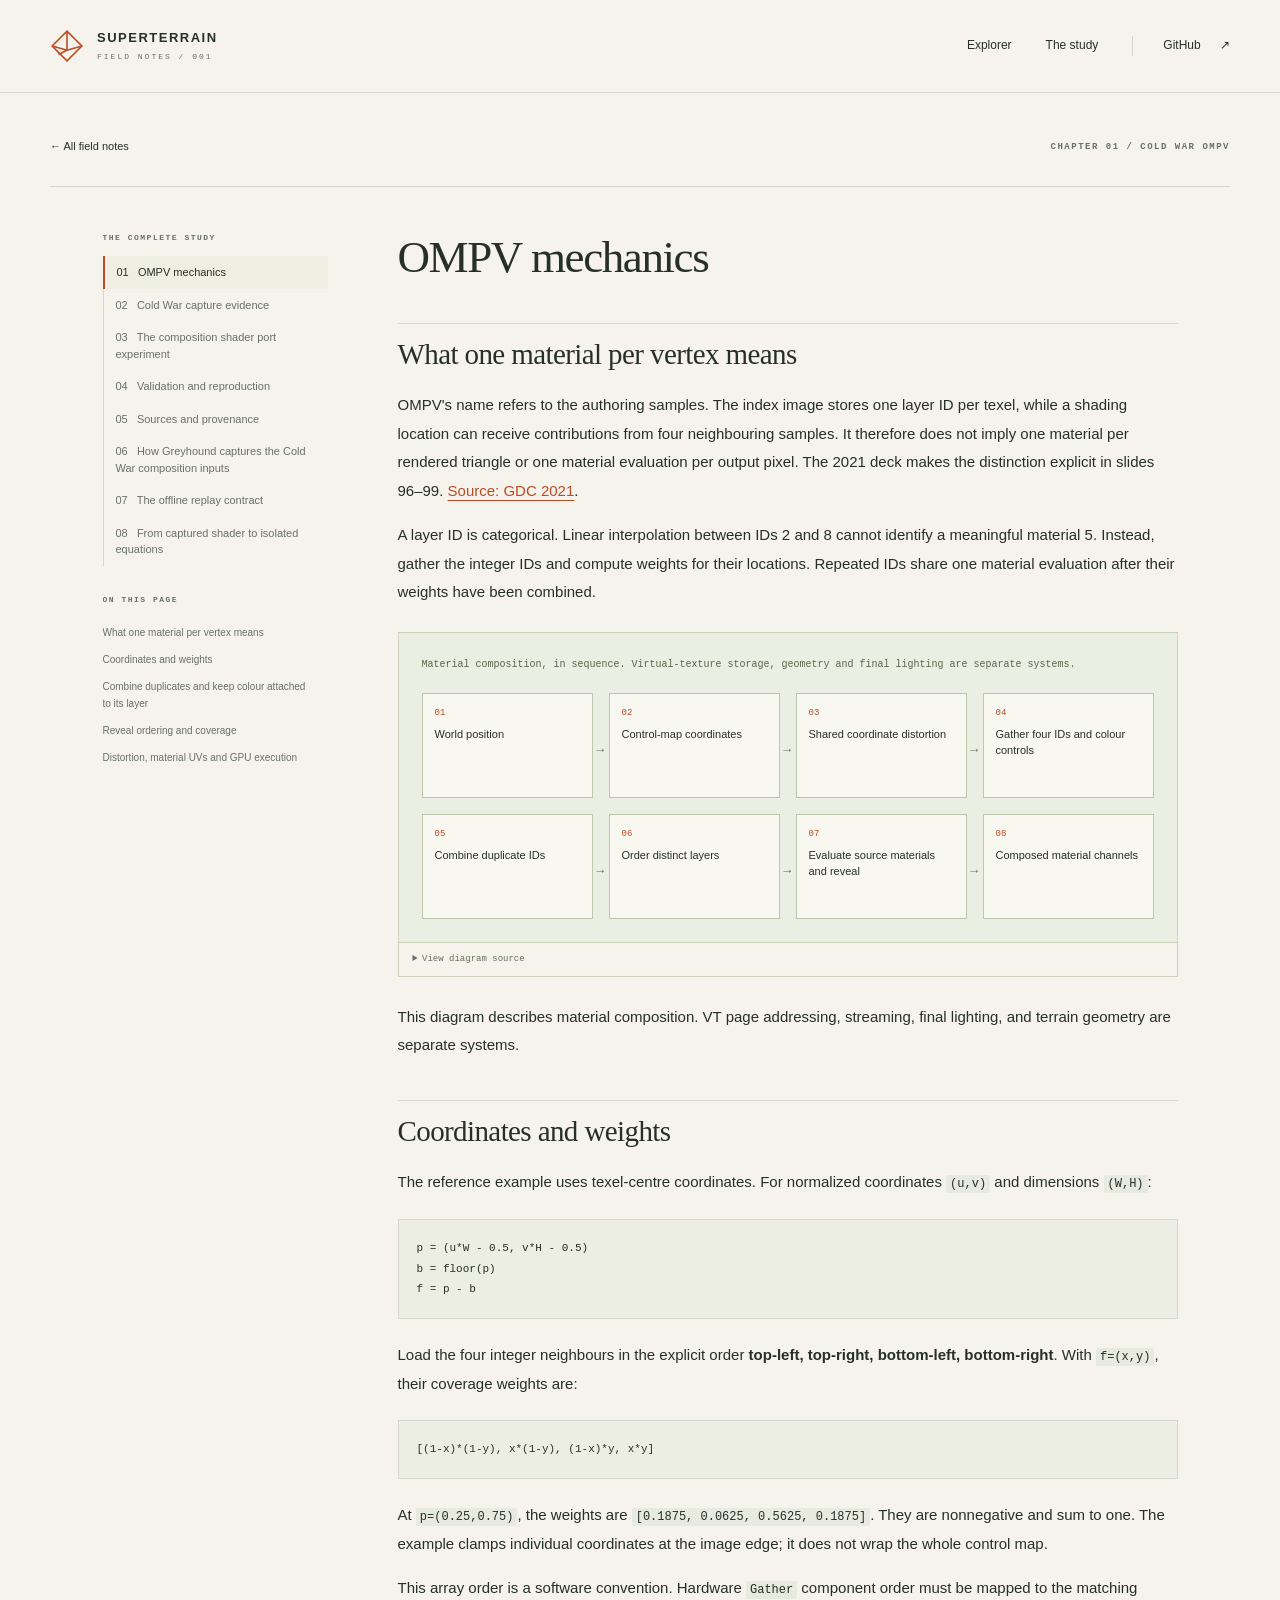
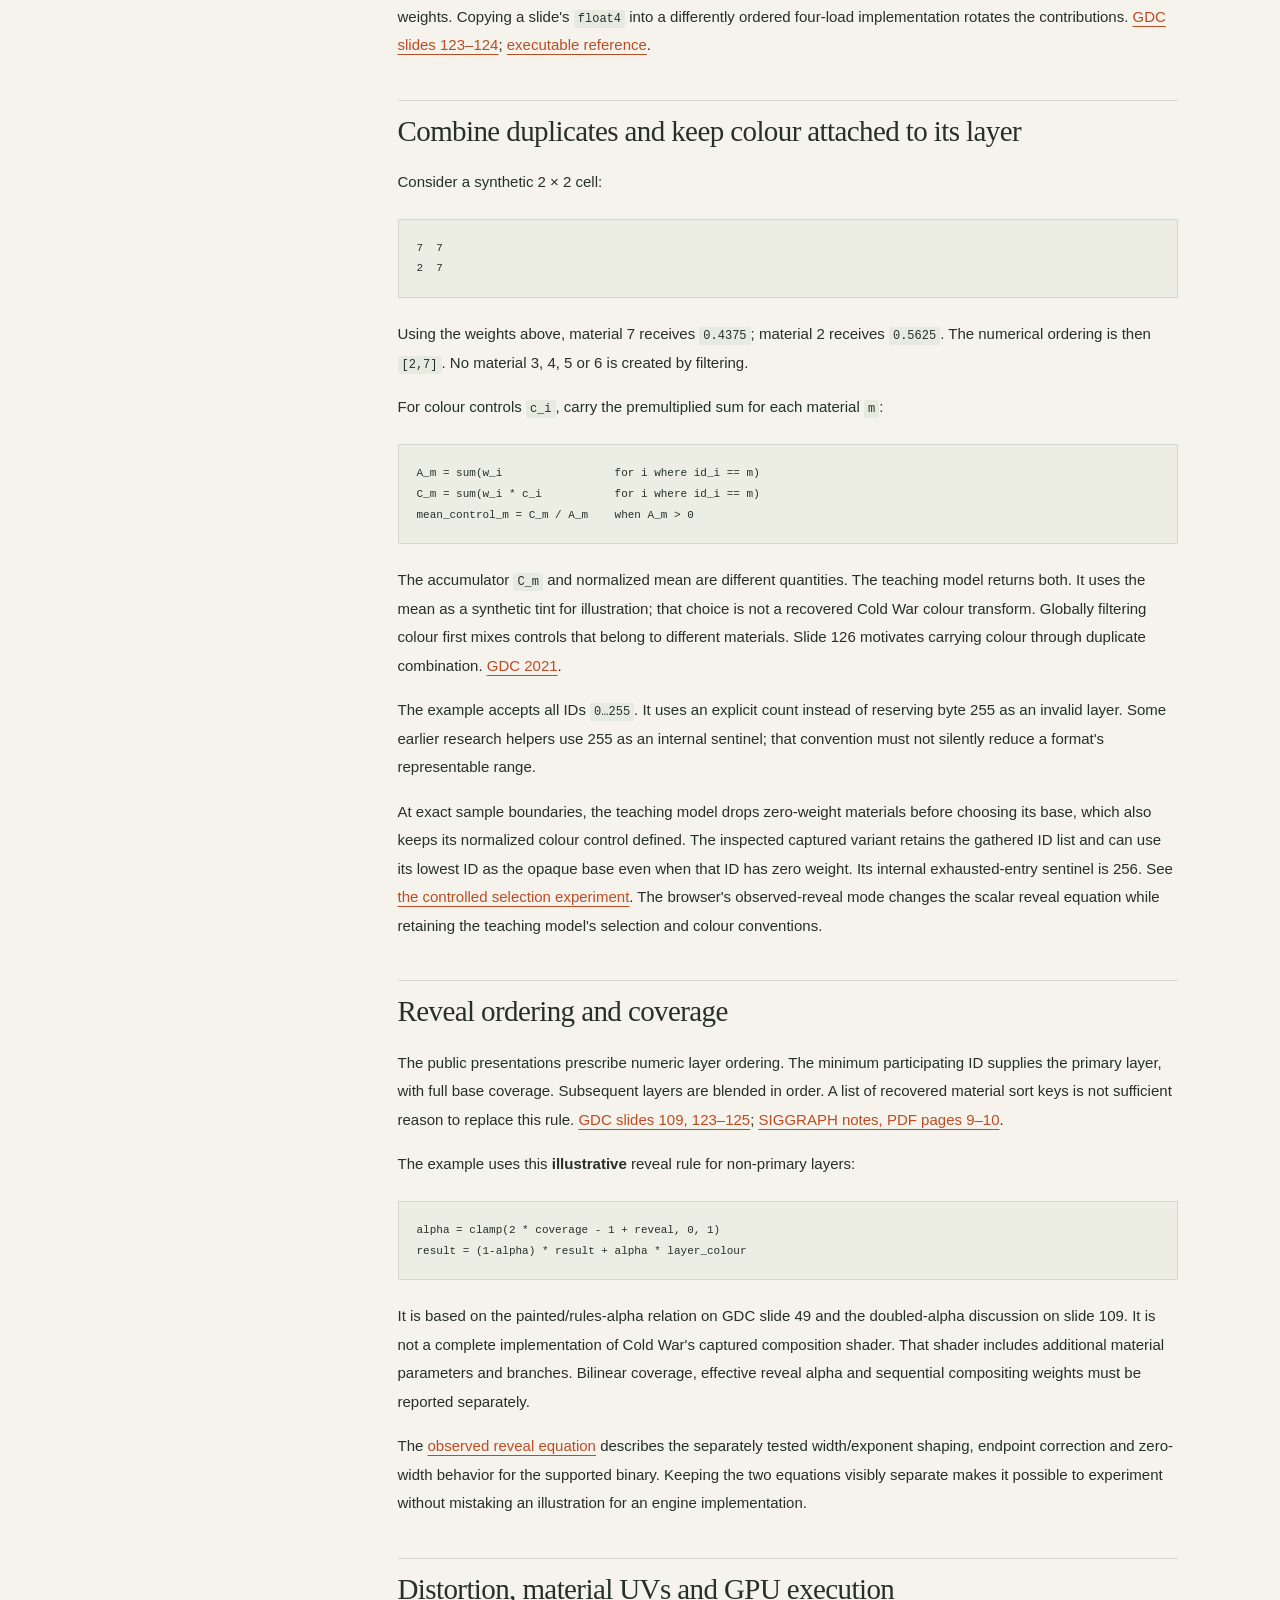
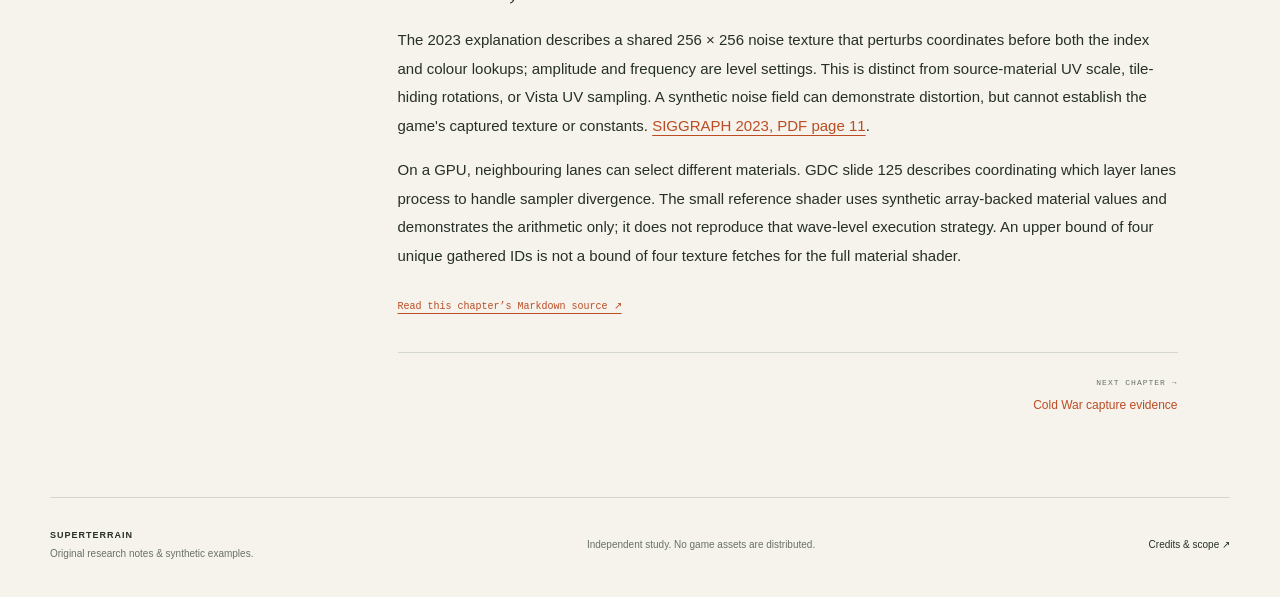
==== site/chapters/01-ompv-mechanics.html @ 4ea07ed3 "Expand capture research and launch interactive OMPV study" ====
<!doctype html>
<html lang="en"><head><meta charset="utf-8"><meta name="viewport" content="width=device-width, initial-scale=1"><meta name="theme-color" content="#f5f3ec"><meta name="description" content="OMPV mechanics — the Cold War OMPV research study, with source references and explicit evidence boundaries."><title>OMPV mechanics — Cold War OMPV</title><link rel="icon" href="../assets/mark.svg" type="image/svg+xml"><link rel="stylesheet" href="../styles.css"></head>
<body><a class="skip-link" href="#article">Skip to content</a>
<header class="site-header"><a class="wordmark" href="../" aria-label="SuperTerrain Field Notes home"><svg viewBox="0 0 32 32" aria-hidden="true"><path d="M2 16 16 2l14 14-14 14Z"/><path d="m2 16 14 4 14-4M16 2v18l-8 4"/></svg><span>SUPERTERRAIN<small>FIELD NOTES / 001</small></span></a><nav aria-label="Main navigation"><a href="../#explorer">Explorer</a><a href="../#study">The study</a><a class="nav-repo" href="https://github.com/Kxboo/cold-war-ompv-study">GitHub <span aria-hidden="true">↗</span></a></nav></header>
<div class="reader-header wrap"><a href="../#study">← All field notes</a><p class="eyebrow">CHAPTER 01 / COLD WAR OMPV</p></div>
<main class="reader-layout wrap"><aside class="reader-sidebar" aria-label="Study navigation"><p class="eyebrow">THE COMPLETE STUDY</p><nav aria-label="Chapters"><a href="01-ompv-mechanics.html" aria-current="page">01 &nbsp; OMPV mechanics</a><a href="02-cold-war-evidence.html">02 &nbsp; Cold War capture evidence</a><a href="03-shader-port.html">03 &nbsp; The composition shader port experiment</a><a href="04-validation.html">04 &nbsp; Validation and reproduction</a><a href="05-sources.html">05 &nbsp; Sources and provenance</a><a href="06-capture-workflow.html">06 &nbsp; How Greyhound captures the Cold War composition inputs</a><a href="07-replay-contract.html">07 &nbsp; The offline replay contract</a><a href="08-shader-experiments.html">08 &nbsp; From captured shader to isolated equations</a></nav><div class="toc"><p class="eyebrow">ON THIS PAGE</p><nav aria-label="On this page"><a href="#what-one-material-per-vertex-means">What one material per vertex means</a><a href="#coordinates-and-weights">Coordinates and weights</a><a href="#combine-duplicates-and-keep-colour-attached-to-its-layer">Combine duplicates and keep colour attached to its layer</a><a href="#reveal-ordering-and-coverage">Reveal ordering and coverage</a><a href="#distortion-material-uvs-and-gpu-execution">Distortion, material UVs and GPU execution</a></nav></div><details class="reader-mobile-nav"><summary>Chapters &amp; this page</summary><nav aria-label="Mobile chapters"><a href="01-ompv-mechanics.html" aria-current="page">01 &nbsp; OMPV mechanics</a><a href="02-cold-war-evidence.html">02 &nbsp; Cold War capture evidence</a><a href="03-shader-port.html">03 &nbsp; The composition shader port experiment</a><a href="04-validation.html">04 &nbsp; Validation and reproduction</a><a href="05-sources.html">05 &nbsp; Sources and provenance</a><a href="06-capture-workflow.html">06 &nbsp; How Greyhound captures the Cold War composition inputs</a><a href="07-replay-contract.html">07 &nbsp; The offline replay contract</a><a href="08-shader-experiments.html">08 &nbsp; From captured shader to isolated equations</a></nav><div class="toc"><nav aria-label="Mobile page contents"><a href="#what-one-material-per-vertex-means">What one material per vertex means</a><a href="#coordinates-and-weights">Coordinates and weights</a><a href="#combine-duplicates-and-keep-colour-attached-to-its-layer">Combine duplicates and keep colour attached to its layer</a><a href="#reveal-ordering-and-coverage">Reveal ordering and coverage</a><a href="#distortion-material-uvs-and-gpu-execution">Distortion, material UVs and GPU execution</a></nav></div></details></aside>
<article id="article" class="article-body"><h1 id="ompv-mechanics">OMPV mechanics</h1>
<h2 id="what-one-material-per-vertex-means">What one material per vertex means</h2>
<p>OMPV&#x27;s name refers to the authoring samples. The index image stores one layer ID per texel, while a shading location can receive contributions from four neighbouring samples. It therefore does not imply one material per rendered triangle or one material evaluation per output pixel. The 2021 deck makes the distinction explicit in slides 96–99. <a href="05-sources.html#primary-presentations">Source: GDC 2021</a>.</p>
<p>A layer ID is categorical. Linear interpolation between IDs 2 and 8 cannot identify a meaningful material 5. Instead, gather the integer IDs and compute weights for their locations. Repeated IDs share one material evaluation after their weights have been combined.</p>
<figure class="flow-diagram"><figcaption>Material composition, in sequence. Virtual-texture storage, geometry and final lighting are separate systems.</figcaption><ol class="flow-linear"><li><span class="flow-number">01</span><span>World position</span></li><li><span class="flow-number">02</span><span>Control-map coordinates</span></li><li><span class="flow-number">03</span><span>Shared coordinate distortion</span></li><li><span class="flow-number">04</span><span>Gather four IDs and colour controls</span></li><li><span class="flow-number">05</span><span>Combine duplicate IDs</span></li><li><span class="flow-number">06</span><span>Order distinct layers</span></li><li><span class="flow-number">07</span><span>Evaluate source materials and reveal</span></li><li><span class="flow-number">08</span><span>Composed material channels</span></li></ol></figure><details class="flow-source"><summary>View diagram source</summary><pre><code>flowchart LR
    A[World position] --&gt; B[Control-map coordinates]
    B --&gt; C[Shared coordinate distortion]
    C --&gt; D[Gather four IDs and colour controls]
    D --&gt; E[Combine duplicate IDs]
    E --&gt; F[Order distinct layers]
    F --&gt; G[Evaluate source materials and reveal]
    G --&gt; H[Composed material channels]</code></pre></details>
<p>This diagram describes material composition. VT page addressing, streaming, final lighting, and terrain geometry are separate systems.</p>
<h2 id="coordinates-and-weights">Coordinates and weights</h2>
<p>The reference example uses texel-centre coordinates. For normalized coordinates <code>(u,v)</code> and dimensions <code>(W,H)</code>:</p>
<pre class="code-block"><code>p = (u*W - 0.5, v*H - 0.5)
b = floor(p)
f = p - b</code></pre>
<p>Load the four integer neighbours in the explicit order <strong>top-left, top-right, bottom-left, bottom-right</strong>. With <code>f=(x,y)</code>, their coverage weights are:</p>
<pre class="code-block"><code>[(1-x)*(1-y), x*(1-y), (1-x)*y, x*y]</code></pre>
<p>At <code>p=(0.25,0.75)</code>, the weights are <code>[0.1875, 0.0625, 0.5625, 0.1875]</code>. They are nonnegative and sum to one. The example clamps individual coordinates at the image edge; it does not wrap the whole control map.</p>
<p>This array order is a software convention. Hardware <code>Gather</code> component order must be mapped to the matching weights. Copying a slide&#x27;s <code>float4</code> into a differently ordered four-load implementation rotates the contributions. <a href="05-sources.html#primary-presentations">GDC slides 123–124</a>; <a href="https://github.com/Kxboo/cold-war-ompv-study/blob/main/examples/ompv_reference.py">executable reference</a>.</p>
<h2 id="combine-duplicates-and-keep-colour-attached-to-its-layer">Combine duplicates and keep colour attached to its layer</h2>
<p>Consider a synthetic 2 × 2 cell:</p>
<pre class="code-block"><code>7  7
2  7</code></pre>
<p>Using the weights above, material 7 receives <code>0.4375</code>; material 2 receives <code>0.5625</code>. The numerical ordering is then <code>[2,7]</code>. No material 3, 4, 5 or 6 is created by filtering.</p>
<p>For colour controls <code>c_i</code>, carry the premultiplied sum for each material <code>m</code>:</p>
<pre class="code-block"><code>A_m = sum(w_i                 for i where id_i == m)
C_m = sum(w_i * c_i           for i where id_i == m)
mean_control_m = C_m / A_m    when A_m &gt; 0</code></pre>
<p>The accumulator <code>C_m</code> and normalized mean are different quantities. The teaching model returns both. It uses the mean as a synthetic tint for illustration; that choice is not a recovered Cold War colour transform. Globally filtering colour first mixes controls that belong to different materials. Slide 126 motivates carrying colour through duplicate combination. <a href="05-sources.html#primary-presentations">GDC 2021</a>.</p>
<p>The example accepts all IDs <code>0…255</code>. It uses an explicit count instead of reserving byte 255 as an invalid layer. Some earlier research helpers use 255 as an internal sentinel; that convention must not silently reduce a format&#x27;s representable range.</p>
<p>At exact sample boundaries, the teaching model drops zero-weight materials before choosing its base, which also keeps its normalized colour control defined. The inspected captured variant retains the gathered ID list and can use its lowest ID as the opaque base even when that ID has zero weight. Its internal exhausted-entry sentinel is 256. See <a href="08-shader-experiments.html#isolating-selection-and-duplicate-combination">the controlled selection experiment</a>. The browser&#x27;s observed-reveal mode changes the scalar reveal equation while retaining the teaching model&#x27;s selection and colour conventions.</p>
<h2 id="reveal-ordering-and-coverage">Reveal ordering and coverage</h2>
<p>The public presentations prescribe numeric layer ordering. The minimum participating ID supplies the primary layer, with full base coverage. Subsequent layers are blended in order. A list of recovered material sort keys is not sufficient reason to replace this rule. <a href="05-sources.html#primary-presentations">GDC slides 109, 123–125</a>; <a href="05-sources.html#primary-presentations">SIGGRAPH notes, PDF pages 9–10</a>.</p>
<p>The example uses this <strong>illustrative</strong> reveal rule for non-primary layers:</p>
<pre class="code-block"><code>alpha = clamp(2 * coverage - 1 + reveal, 0, 1)
result = (1-alpha) * result + alpha * layer_colour</code></pre>
<p>It is based on the painted/rules-alpha relation on GDC slide 49 and the doubled-alpha discussion on slide 109. It is not a complete implementation of Cold War&#x27;s captured composition shader. That shader includes additional material parameters and branches. Bilinear coverage, effective reveal alpha and sequential compositing weights must be reported separately.</p>
<p>The <a href="08-shader-experiments.html#the-observed-reveal-equation">observed reveal equation</a> describes the separately tested width/exponent shaping, endpoint correction and zero-width behavior for the supported binary. Keeping the two equations visibly separate makes it possible to experiment without mistaking an illustration for an engine implementation.</p>
<h2 id="distortion-material-uvs-and-gpu-execution">Distortion, material UVs and GPU execution</h2>
<p>The 2023 explanation describes a shared 256 × 256 noise texture that perturbs coordinates before both the index and colour lookups; amplitude and frequency are level settings. This is distinct from source-material UV scale, tile-hiding rotations, or Vista UV sampling. A synthetic noise field can demonstrate distortion, but cannot establish the game&#x27;s captured texture or constants. <a href="05-sources.html#primary-presentations">SIGGRAPH 2023, PDF page 11</a>.</p>
<p>On a GPU, neighbouring lanes can select different materials. GDC slide 125 describes coordinating which layer lanes process to handle sampler divergence. The small reference shader uses synthetic array-backed material values and demonstrates the arithmetic only; it does not reproduce that wave-level execution strategy. An upper bound of four unique gathered IDs is not a bound of four texture fetches for the full material shader.</p><a class="source-link" href="https://github.com/Kxboo/cold-war-ompv-study/blob/main/docs/01-ompv-mechanics.md">Read this chapter’s Markdown source ↗</a><nav class="chapter-pager" aria-label="Adjacent chapters"><a href="02-cold-war-evidence.html"><span>NEXT CHAPTER →</span>Cold War capture evidence</a></nav></article></main>
<footer class="site-footer wrap"><div><strong>SUPERTERRAIN</strong><span>Original research notes &amp; synthetic examples.</span></div><p>Independent study. No game assets are distributed.</p><a href="https://github.com/Kxboo/cold-war-ompv-study/blob/main/NOTICE.md">Credits &amp; scope ↗</a></footer></body></html>
---- site/styles.css ----
:root{--paper:#f5f3ec;--white:#fcfbf6;--ink:#263027;--muted:#697165;--line:#d5d9cd;--orange:#bb4c24;--bright:#e46c3a;--olive:#536548;--soft:#e9ede1;--mono:ui-monospace,SFMono-Regular,Consolas,"Liberation Mono",monospace;--sans:Arial,Helvetica,sans-serif;--serif:Georgia,"Times New Roman",serif}
*{box-sizing:border-box}html{scroll-behavior:smooth;scroll-padding-top:95px}body{margin:0;background:var(--paper);color:var(--ink);font-family:var(--sans);font-size:15px;line-height:1.6}a{color:inherit}button,input,select{font:inherit}button,a,input,select,summary{-webkit-tap-highlight-color:transparent}button{cursor:pointer}button:disabled{cursor:default}a,button,input,select,summary{outline-offset:5px}a:focus-visible,button:focus-visible,input:focus-visible,select:focus-visible,summary:focus-visible{outline:2px solid var(--orange)}button,input,select{color:var(--ink)}button{border-radius:0}::selection{background:#ebc7a8;color:var(--ink)}img,svg{max-width:100%}p,h1,h2,h3,h4,figure{margin:0}button{touch-action:manipulation}table{border-collapse:collapse}a{text-underline-offset:4px;text-decoration-thickness:1px}.wrap{width:min(1320px,calc(100% - 100px));margin-inline:auto}.section-space{padding-block:100px}.eyebrow{font-family:var(--mono);font-size:10px;font-weight:600;letter-spacing:1.5px;line-height:1.6}.sr-only{position:absolute!important;width:1px;height:1px;padding:0;margin:-1px;overflow:hidden;clip:rect(0,0,0,0);white-space:nowrap;border:0}.skip-link{position:fixed;left:20px;top:10px;padding:12px 20px;z-index:100;background:var(--ink);color:var(--white);transform:translateY(-150%)}.skip-link:focus{transform:translateY(0)}
.site-header{height:93px;border-bottom:1px solid var(--line);display:flex;align-items:center;justify-content:space-between;padding-inline:50px;gap:30px;background:var(--paper)}.wordmark{display:flex;align-items:center;gap:13px;text-decoration:none;font-size:13px;letter-spacing:1.5px;font-weight:700;line-height:1.4}.wordmark svg{width:34px;stroke:var(--orange);fill:none;stroke-width:1.5}.wordmark small{display:block;font:8px/1.5 var(--mono);letter-spacing:2px;color:var(--muted);margin-top:4px}.site-header nav{display:flex;align-items:center;gap:34px}.site-header nav a{font-size:12px;text-decoration:none}.site-header nav a:hover{color:var(--orange)}.site-header .nav-repo{border-left:1px solid var(--line);padding-left:30px}.nav-repo span{margin-left:16px}
.hero{display:grid;grid-template-columns:.9fr 1.1fr;gap:35px;padding-top:73px;padding-bottom:64px;align-items:center}.hero .eyebrow{font-size:9px;letter-spacing:1.1px;margin-bottom:25px}.status-dot{display:inline-block;width:6px;height:6px;background:var(--bright);border-radius:50%;margin-right:8px;vertical-align:1px}.hero h1{font-family:var(--serif);font-size:clamp(62px,6.5vw,100px);font-weight:400;letter-spacing:-5px;line-height:.99}.hero h1 em{font-weight:400;color:var(--orange)}.hero-deck{font-size:15px;line-height:1.7;max-width:405px;margin-top:30px;color:#626a60}.hero-actions{display:flex;flex-wrap:wrap;align-items:center;gap:22px;margin-top:28px}.button{display:inline-flex;justify-content:space-between;align-items:center;gap:24px;padding:13px 18px;text-decoration:none;font-size:12px;font-weight:600;border:1px solid var(--ink)}.button.primary{background:var(--ink);color:var(--white)}.button.primary:hover{background:var(--olive);border-color:var(--olive)}.text-link{text-decoration:none;font-size:12px;font-weight:600}.text-link:hover{color:var(--orange)}.text-link span{margin-left:13px}.hero-byline{font-family:var(--mono);font-size:9px;color:var(--muted);margin-top:27px}.hero-byline span{margin-inline:7px}.hero-figure{position:relative;align-self:stretch;min-height:500px;display:flex;flex-direction:column;justify-content:space-between;margin-top:6px;background:radial-gradient(ellipse at 50% 55%,#e6e9dd55,transparent 66%)}.figure-top{display:flex;justify-content:space-between;align-items:center;gap:12px;font:8px var(--mono);letter-spacing:1.1px;border-top:1px solid var(--line);padding-top:12px}.figure-pill{border:1px solid var(--line);padding:3px 6px;font-size:8px}.hero-figure img{width:100%;height:auto;margin-block:auto}.hero-figure figcaption{border-top:1px solid var(--line);padding-top:12px;display:flex;flex-wrap:wrap;gap:17px;align-items:center;font:8px var(--mono);color:var(--muted)}.hero-figure figcaption>span:last-child{margin-left:auto;font-size:8px;letter-spacing:0}.figure-key{display:flex;align-items:center;gap:5px;font-size:7px;letter-spacing:.7px}.figure-key i{width:6px;height:6px;border-radius:50%;display:inline-block}.key-ochre{background:#bd753d}.key-green{background:#65735b}
.thesis{display:flex;gap:28px;align-items:center;padding-block:24px;border-top:1px solid var(--line);border-bottom:1px solid var(--line)}.thesis>p{flex:1;font-size:13px;line-height:1.7;color:var(--muted)}.thesis>p strong{font-weight:400;color:var(--ink)}.thesis>div{display:flex;align-items:center;gap:12px}.thesis b{font-size:32px;font-family:var(--serif);font-weight:400;letter-spacing:-1px}.thesis>div span{font:9px/1.6 var(--mono);color:var(--muted)}.thesis-arrow{font-size:20px;color:#99a08e}
.section-heading{display:flex;justify-content:space-between;gap:40px;align-items:flex-end;margin-bottom:40px}.section-heading .eyebrow{color:var(--orange);margin-bottom:15px}.section-heading h2{font:400 clamp(36px,3.6vw,52px)/1.12 var(--serif);letter-spacing:-1.7px}.section-heading>p{font-size:13px;color:var(--muted);max-width:410px;line-height:1.75;padding-bottom:3px}.explorer-section{padding-bottom:78px}.explorer-toolbar{display:flex;justify-content:space-between;gap:15px;padding:14px 0;border-top:1px solid var(--line);align-items:center}.preset-group{display:flex;gap:6px;align-items:center;flex-wrap:wrap}.preset-group>span{font:8px var(--mono);letter-spacing:1px;color:var(--muted);margin-right:12px}.preset-group button{background:transparent;border:1px solid transparent;padding:6px 10px;font-size:11px}.preset-group button:hover{border-color:var(--line)}.preset-group button[aria-pressed=true]{background:var(--ink);color:var(--white)}.reset-button{border:0;background:transparent;font-size:11px;white-space:nowrap;padding:6px}.reset-button span{font-size:16px;margin-left:8px}.explorer-shell{display:grid;grid-template-columns:260px minmax(280px,1fr) minmax(280px,.95fr);border:1px solid #bfc6b6;background:var(--white)}.input-panel,.sample-panel,.result-panel{padding:23px}.input-panel{background:#eef0e7}.sample-panel{border-inline:1px solid var(--line)}.panel-heading{display:flex;align-items:center;gap:9px}.step-number{font:10px/20px var(--mono);border:1px solid #b7bfae;width:21px;height:21px;text-align:center;border-radius:50%;flex-shrink:0}.panel-heading h3{font-size:12px;font-weight:600;line-height:1.5}.panel-description{font-size:11px;color:var(--muted);line-height:1.65;margin-top:13px;min-height:36px}.corner-editors{display:grid;grid-template-columns:1fr 1fr;gap:7px;margin-top:20px}.corner-editor{background:var(--white);border:1px solid #c9d0c0;position:relative;padding:8px 9px}.corner-editor.is-selected{border-color:var(--orange);box-shadow:inset 0 0 0 1px var(--orange)}.corner-editor label{font:8px var(--mono);letter-spacing:.7px;display:block;margin-bottom:3px}.corner-editor input{width:100%;border:0;background:transparent;font:24px/1.4 var(--mono);padding:0;appearance:textfield}.corner-editor input::-webkit-inner-spin-button{appearance:none}.corner-editor .edit-tint{position:absolute;right:7px;top:7px;width:17px;height:17px;border:1px solid #0002;border-radius:50%;padding:0}.corner-editor .corner-tint{display:block;font:8px/1.3 var(--mono);white-space:nowrap;color:var(--muted);margin-top:5px}.tint-editor{border:0;padding:0;margin:20px 0 0;min-width:0}.tint-editor legend{font-size:11px;font-weight:600;padding:0}.tint-editor legend span{font-size:10px;color:var(--muted);font-weight:400}.tint-editor>p{font-size:10px;color:var(--muted);margin:5px 0 13px}.compact-slider{display:grid;grid-template-columns:12px 1fr 31px;align-items:center;gap:8px;font:10px var(--mono);margin-block:9px}.compact-slider input{width:100%;min-width:0}.compact-slider output{text-align:right;font-size:9px}.model-selector{padding-top:20px;border-top:1px solid var(--line);margin-top:20px}.model-selector label{display:block;font-size:11px;font-weight:600;margin-bottom:8px}.model-selector select{width:100%;font-size:10px;border:1px solid #bcc5b3;padding:9px 6px;background:var(--white);border-radius:0}.model-selector p{font-size:10px;color:var(--muted);line-height:1.65;margin-top:9px}.sample-board{margin-top:20px;aspect-ratio:1;position:relative;overflow:hidden;touch-action:none;cursor:crosshair;border:1px solid #c4c8b9;background:#e7e6d8}.sample-cells{position:absolute;inset:0;display:grid;grid-template-columns:1fr 1fr;grid-template-rows:1fr 1fr}.sample-cell{position:relative;background-color:var(--cell-colour);border:1px solid #f9f8eb26;overflow:hidden}.sample-cell::after{content:"";position:absolute;inset:0;background:repeating-linear-gradient(0deg,transparent 0px,transparent 19px,#fff1 19px,#fff1 20px),repeating-linear-gradient(90deg,transparent 0px,transparent 19px,#fff1 19px,#fff1 20px)}.sample-cell span{position:absolute;z-index:1;left:12px;top:9px;font:9px var(--mono);letter-spacing:.7px;color:#243125}.sample-cell:nth-child(2) span,.sample-cell:nth-child(4) span{right:12px;left:auto}.sample-cell:nth-child(3) span,.sample-cell:nth-child(4) span{bottom:26px;top:auto}.sample-overlay{width:100%;height:100%;position:absolute;inset:0;pointer-events:none}.centre-lines{stroke:#ffffd52e;stroke-dasharray:3 7;fill:none}.sample-overlay #sample-connections{stroke:#fff8dc85;stroke-width:1.3;stroke-dasharray:4 4;fill:none}.sample-overlay #sample-centres circle{fill:#faf7da;stroke:#283227;stroke-width:2}.sample-overlay #sample-cursor circle{fill:#fff9eb;stroke:#243125;stroke-width:1.5}.sample-overlay #sample-cursor path{fill:none;stroke:#fff9eb;stroke-width:1.6}.board-axis{position:absolute;font:8px var(--mono);color:#243125;z-index:1;right:7px;bottom:7px}.board-axis.y{right:auto;left:7px;top:7px;bottom:auto;writing-mode:vertical-rl}.board-instruction{position:absolute;left:10px;bottom:8px;font:7px var(--mono);letter-spacing:.6px;color:#243125}.uv-controls{display:grid;grid-template-columns:1fr 1fr;gap:18px;margin-top:16px}.uv-controls label{font:10px var(--mono)}.uv-controls output{float:right;color:var(--muted)}.uv-controls input{display:block;width:100%;margin:11px 0 0}input[type=range]{appearance:none;-webkit-appearance:none;height:22px;background:linear-gradient(#c7cdbd,#c7cdbd) center/100% 3px no-repeat;cursor:pointer;border-radius:0;accent-color:var(--orange)}input[type=range]::-webkit-slider-thumb{appearance:none;-webkit-appearance:none;width:12px;height:12px;background:var(--ink);border:2px solid var(--white);box-shadow:0 0 0 1px var(--ink);border-radius:50%}input[type=range]::-moz-range-thumb{width:8px;height:8px;background:var(--ink);border:2px solid var(--white);box-shadow:0 0 0 1px var(--ink);border-radius:50%}.coordinate-note{font:8px/1.7 var(--mono);color:var(--muted);margin-top:15px;min-height:28px}.gather-table{font:9px/1.6 var(--mono);width:100%;margin-top:14px}.gather-table caption{text-align:left;font:10px var(--sans);padding-bottom:7px;color:var(--muted)}.gather-table th{text-align:left;color:var(--muted);font-weight:400;font-size:8px;border-bottom:1px solid var(--line);padding:4px 0}.gather-table td{padding:4px 0}.gather-table td:last-child,.gather-table th:last-child{text-align:right}.gather-table tbody tr.is-zero{color:#8b9285}.id-dot{width:6px;height:6px;display:inline-block;margin-right:5px;border-radius:50%;background:var(--dot-colour)}.layer-stack{display:grid;gap:10px;margin-top:18px}.layer-card{padding:12px 0 9px;border-top:1px solid var(--line)}.layer-card:first-child{border-top:0;padding-top:0}.layer-card-heading{display:flex;gap:8px;align-items:center;font:11px var(--mono)}.layer-card-heading .id-dot{width:10px;height:10px;margin-right:0}.layer-card-heading strong{font-weight:500}.layer-card-heading small{margin-left:auto;color:var(--muted);font-size:8px}.layer-coverage{display:flex;justify-content:space-between;font:9px var(--mono);margin-top:9px}.layer-coverage span{color:var(--muted)}.coverage-track{height:4px;background:#e7e9e1;margin-top:5px}.coverage-track>span{display:block;height:100%;background:var(--layer-colour)}.layer-bottom{display:flex;justify-content:space-between;gap:8px;font:9px var(--mono);margin-top:9px}.layer-bottom span{color:var(--muted)}.layer-reveal{margin-top:12px}.layer-reveal label{display:grid;grid-template-columns:auto 1fr 28px;gap:10px;align-items:center;font:9px var(--mono);color:var(--muted)}.layer-reveal input{width:100%}.layer-reveal output{text-align:right;color:var(--ink)}.layer-reveal .advanced-reveal{margin-top:10px}.layer-reveal .advanced-reveal label{font-size:8px;margin-top:7px}.reveal-bounds{font:8px/1.5 var(--mono);color:var(--muted);margin-top:8px}.composite-output{display:flex;gap:12px;margin-top:22px;padding-top:18px;border-top:1px solid var(--line);align-items:center}.output-swatch{width:53px;height:53px;border:1px solid #0002;flex-shrink:0}.composite-output .eyebrow{font-size:7px;letter-spacing:.8px;display:block}.composite-output strong{display:block;font:10px var(--mono);margin-top:5px}.composite-output small{font-size:9px;color:var(--muted)}.output-note{font-size:9px;color:var(--muted);line-height:1.7;margin-top:12px}.trace-strip{display:flex;align-items:center;gap:28px;padding:14px 17px;background:#e8ecdf;font:9px/1.7 var(--mono);border:1px solid #bfc6b6;border-top:0}.trace-strip b{font-weight:500}.trace-strip>span:last-child{margin-left:auto;font:10px var(--sans);color:var(--muted)}.trace-dot{display:inline-block;height:5px;width:5px;border-radius:50%;background:var(--olive);margin-right:5px}.math-details{border-bottom:1px solid var(--line)}.math-details summary{cursor:pointer;padding:18px 0;display:flex;justify-content:space-between;gap:20px;font-size:12px;list-style:none}.math-details summary::-webkit-details-marker{display:none}.summary-label{font:8px var(--mono);letter-spacing:1px;color:var(--muted);display:flex;align-items:center;gap:20px}.summary-label span{font:20px var(--sans)}.math-details[open] .summary-label span{transform:rotate(45deg)}.math-content{display:grid;grid-template-columns:1fr 1fr 1fr;gap:35px;padding:15px 0 25px}.math-content h3{font-size:12px;margin-bottom:12px}.math-content pre{font:10px/1.9 var(--mono);white-space:pre-wrap;margin:0 0 10px;color:var(--orange)}.math-content p{font-size:11px;color:var(--muted);line-height:1.75}.trace-data{padding-bottom:20px;overflow-x:auto}.trace-data table{width:100%;font:9px/1.8 var(--mono);white-space:nowrap}.trace-data caption{text-align:left;font:11px var(--sans);padding-bottom:10px}.trace-data th{text-align:left;font-weight:400;color:var(--muted);border-bottom:1px solid var(--line)}.trace-data td,.trace-data th{padding:5px 15px 5px 0}.explorer-footnote{font-size:10px;line-height:1.8;color:var(--muted);margin-top:20px;max-width:800px}.explorer-footnote a{color:var(--ink)}
.capture-section{border-top:1px solid var(--line)}.capture-layout{display:grid;grid-template-columns:.85fr 1.15fr;gap:11%;margin-top:55px}.capture-intro .large-copy{font:27px/1.35 var(--serif);letter-spacing:-.5px;max-width:360px}.capture-intro>p:not(.large-copy){font-size:13px;line-height:1.85;margin-top:20px;max-width:360px;color:var(--muted)}.capture-intro>.text-link{display:inline-block;margin-top:22px}.source-stamp{margin-top:43px;padding-left:15px;border-left:2px solid #b8c1aa;display:flex;flex-direction:column;gap:6px}.source-stamp>span{font:8px var(--mono);letter-spacing:1px;color:var(--muted)}.source-stamp>a{font:15px var(--mono);text-decoration:none}.source-stamp>a span{font:13px var(--sans);margin-left:20px}.source-stamp>small{font:10px var(--sans);color:var(--muted)}.capture-steps{margin:0;padding:0;list-style:none}.capture-steps li{display:flex;gap:22px;padding:0 0 26px;margin-bottom:26px;border-bottom:1px solid var(--line)}.capture-steps li:last-child{margin-bottom:0;padding-bottom:0;border-bottom:0}.capture-number{font:11px/26px var(--mono);color:var(--orange);flex-shrink:0}.capture-steps h3{font-size:17px;font-weight:500;line-height:1.5;letter-spacing:-.3px}.capture-steps p{font-size:12px;color:var(--muted);line-height:1.8;margin-top:7px;max-width:460px}.capture-steps a{font-size:10px;display:inline-block;margin-top:9px;text-decoration:none}.capture-steps a:hover{color:var(--orange)}.capture-steps a span{margin-left:10px}
.measurement-section{background:var(--ink);color:var(--paper);padding-block:75px 60px}.measurement-section .eyebrow{color:#e6a078}.measurement-section .section-heading>p{color:#bac2b3}.measurement-layout{display:grid;grid-template-columns:.85fr 1.15fr;gap:11%;margin-top:50px}.metric-label{font:8px var(--mono);letter-spacing:1px;color:#c9d0c1}.measurement-lead>strong{font:72px/1.4 var(--serif);display:block;letter-spacing:-4px;font-weight:400;color:#e7b98c;white-space:nowrap}.measurement-lead>strong>span{color:#9d9f80}.measurement-lead>p{font-size:12px;color:#bec6b8;line-height:1.8;margin-top:5px}.measurement-lead>a{display:inline-block;margin-top:25px;color:#e7b98c}.metric-table{width:100%;font-size:11px}.metric-table caption{font:9px var(--mono);text-align:left;padding-bottom:16px;color:#b9c2af}.metric-table th,.metric-table td{text-align:right;padding:12px 0 12px 14px;border-bottom:1px solid #52604c}.metric-table thead th{font:8px var(--mono);color:#bac4af;white-space:nowrap}.metric-table th:first-child{text-align:left;padding-left:0}.metric-table tbody th{font-size:11px;line-height:1.45;font-weight:400}.metric-table th small{display:block;font-size:9px;color:#b5c0ac}.metric-table td{font:10px var(--mono);white-space:nowrap}.metric-table td:last-child{color:#edb99a}.metric-table-wrap>p{font-size:10px;color:#bbc4b1;line-height:1.8;margin-top:15px}.boundary-note{margin-top:48px;padding-top:22px;border-top:1px solid #58624e;display:flex;gap:18px;align-items:flex-start}.boundary-icon{font:28px/1 var(--serif);color:#e5af89}.boundary-note p{font-size:11px;color:#bdc6b4;line-height:1.8;max-width:900px}.boundary-note p strong{color:var(--paper);font-weight:400}.boundary-note>a{font-size:10px;text-decoration:none;white-space:nowrap;margin-left:auto}.boundary-note>a span{margin-left:10px}
.chapter-index{display:grid;grid-template-columns:1fr 1fr;column-gap:60px}.chapter-index>a{display:flex;gap:24px;text-decoration:none;border-top:1px solid var(--line);padding:26px 0;align-items:baseline}.chapter-index>a>span{font:10px var(--mono);color:var(--orange)}.chapter-index>a h3{font-size:17px;font-weight:500;line-height:1.4;letter-spacing:-.3px}.chapter-index>a p{font-size:11px;color:var(--muted);line-height:1.7;margin-top:6px;max-width:420px}.chapter-index>a>b{margin-left:auto;font-size:16px;font-weight:400}.chapter-index>a:hover h3{color:var(--orange)}.sources-band{border-top:1px solid var(--line);padding-top:28px;padding-bottom:60px}.sources-band>.eyebrow{font-size:9px;color:var(--muted)}.sources-band>div{display:grid;grid-template-columns:1fr 1fr 1fr;gap:50px;margin-top:25px}.sources-band a{display:flex;flex-direction:column;text-decoration:none;gap:7px}.sources-band a>span{font:8px var(--mono);letter-spacing:1px;color:var(--orange)}.sources-band a strong{font:20px var(--serif);font-weight:400;letter-spacing:-.4px}.sources-band a:hover strong{color:var(--orange)}.sources-band a small{font-size:10px;color:var(--muted)}.sources-band a b{font-weight:400;margin-left:14px}.site-footer{padding:30px 0 35px;border-top:1px solid var(--line);display:flex;justify-content:space-between;align-items:center;gap:25px;font-size:10px;color:var(--muted)}.site-footer>div{display:flex;flex-direction:column;gap:4px}.site-footer strong{font-size:9px;letter-spacing:1px;color:var(--ink)}.site-footer a{text-decoration:none;color:var(--ink)}.site-footer a span{margin-left:8px}.notice{border:1px solid var(--orange);padding:15px;margin-block:20px;font-size:13px}
/* Generated chapter reader: the Markdown source remains the content authority. */
.reader-header{padding-top:45px;padding-bottom:30px;border-bottom:1px solid var(--line);display:flex;justify-content:space-between;align-items:center}.reader-header a{font-size:11px;text-decoration:none}.reader-header .eyebrow{color:var(--muted);font-size:9px}.reader-layout{display:grid;grid-template-columns:225px minmax(0,780px);gap:70px;padding-block:45px 80px;justify-content:center}.reader-sidebar{font-size:11px;align-self:start;position:sticky;top:25px;max-height:calc(100vh - 50px);overflow:auto}.reader-sidebar .eyebrow{font-size:8px;color:var(--muted);margin-bottom:12px}.reader-sidebar nav{display:flex;flex-direction:column;gap:0}.reader-sidebar nav a{display:block;text-decoration:none;padding:8px 12px;border-left:1px solid var(--line);line-height:1.5;color:var(--muted)}.reader-sidebar nav a:hover{color:var(--orange)}.reader-sidebar nav a[aria-current=page]{border-left:2px solid var(--orange);background:#eeeee3;color:var(--ink)}.reader-sidebar .toc{margin-top:28px}.reader-sidebar .toc a{font-size:10px;line-height:1.7;padding-block:5px;border-left:0;padding-left:0}.article-body{font-size:15px;line-height:1.9;min-width:0;overflow-wrap:anywhere}.article-body>h1{font:45px/1.14 var(--serif);letter-spacing:-1.4px;margin:0 0 36px}.article-body h2{font:29px/1.25 var(--serif);letter-spacing:-.6px;margin:40px 0 19px;padding-top:12px;border-top:1px solid var(--line);scroll-margin-top:25px}.article-body h3{font-size:17px;font-weight:600;line-height:1.5;margin:30px 0 15px}.article-body h4{font-size:14px;margin:25px 0 12px}.article-body p{margin:16px 0}.article-body a{color:var(--orange)}.article-body ul,.article-body ol{margin:15px 0;padding-left:23px}.article-body li{padding-left:4px;margin-block:6px}.article-body code{font:12px/1.8 var(--mono);background:#e7eade;padding:2px 4px;border-radius:2px;overflow-wrap:anywhere}.article-body pre{border:1px solid var(--line);padding:18px;background:#eceee3;overflow:auto;white-space:pre;font:11px/1.9 var(--mono);margin:22px 0}.article-body pre code{font:inherit;background:none;padding:0;border-radius:0;overflow-wrap:normal}.article-body pre.diagram-source{white-space:pre;line-height:1.7;background:#ebeee4}.article-body .diagram-caption{font:9px/1.7 var(--mono);color:var(--muted);margin-top:-10px}.article-body .table-scroll{overflow:auto;margin:24px 0}.article-body table{width:100%;min-width:480px;font-size:12px;line-height:1.7}.article-body th{text-align:left;background:#e7ebdf;font-size:11px;font-weight:600}.article-body th,.article-body td{padding:11px 13px;border:1px solid var(--line);vertical-align:top}.article-body td code{font-size:10px}.article-body blockquote{margin:20px 0;padding:3px 0 3px 20px;border-left:2px solid var(--orange);color:var(--muted)}.article-body img{max-width:100%;height:auto}.article-body hr{border:0;border-top:1px solid var(--line);margin:35px 0}.chapter-pager{display:flex;justify-content:space-between;gap:24px;border-top:1px solid var(--line);padding-top:25px;margin-top:40px}.chapter-pager a{font-size:12px;text-decoration:none;max-width:48%}.chapter-pager a:last-child{margin-left:auto;text-align:right}.chapter-pager span{display:block;font:8px var(--mono);letter-spacing:1px;color:var(--muted);margin-bottom:7px}.source-link{display:block;font:10px var(--mono);margin-top:30px}.reader-mobile-nav{display:none}
@media(min-width:1600px){.hero{padding-block:90px 75px}.hero h1{font-size:108px}.hero-deck{font-size:16px}.hero-figure{min-height:550px}.site-header{padding-inline:max(50px,calc((100% - 1320px)/2))}}
@media(max-width:1200px){.wrap{width:calc(100% - 64px)}.site-header{padding-inline:32px}.hero{gap:20px}.hero h1{font-size:76px;letter-spacing:-4px}.hero-deck{font-size:14px;max-width:340px}.hero-actions{gap:16px}.hero-actions .text-link{font-size:11px}.hero-figure{min-height:470px}.thesis{gap:18px}.thesis>p{font-size:12px}.thesis b{font-size:28px}.explorer-shell{grid-template-columns:225px minmax(250px,1fr) minmax(255px,.95fr)}.input-panel,.sample-panel,.result-panel{padding:18px}.panel-heading h3{font-size:11px}.panel-heading{gap:7px}.layer-card-heading{font-size:10px}.trace-strip{gap:15px}.capture-layout,.measurement-layout{gap:8%}.metric-table td{font-size:9px}.metric-table th,.metric-table td{padding-left:8px}.reader-layout{gap:45px;grid-template-columns:210px minmax(0,760px)}}
@media(max-width:1000px){.hero h1{font-size:66px;letter-spacing:-3.8px}.hero .eyebrow{font-size:8px}.hero-figure{min-height:440px}.hero-deck{font-size:13px}.hero-figure figcaption>span:last-child{width:100%;margin-left:0}.thesis{gap:14px}.thesis>div{gap:8px}.thesis>div span{font-size:8px}.thesis b{font-size:25px}.explorer-shell{grid-template-columns:210px minmax(250px,1fr)}.result-panel{grid-column:1/-1;border-top:1px solid var(--line);display:grid;grid-template-columns:1fr 200px;gap:5px 25px}.result-panel>.panel-heading{grid-column:1}.result-panel>.panel-description{grid-column:1;min-height:0;margin-top:5px}.result-panel>.layer-stack{grid-column:1;grid-row:3 / 5;grid-template-columns:repeat(2,minmax(0,1fr));gap:20px}.layer-card{border-top:0;padding-top:0}.result-panel>.composite-output{grid-column:2;grid-row:1 / 4;border:0;margin-top:5px;padding-top:0;align-self:start;flex-direction:column;align-items:flex-start}.output-swatch{width:100%;height:85px}.result-panel>.output-note{grid-column:2;grid-row:4;align-self:start;font-size:10px}.trace-strip{flex-wrap:wrap;gap:10px 30px}.trace-strip>span:last-child{margin-left:0;width:100%}.measurement-lead>strong{font-size:58px;letter-spacing:-3px}.metric-table{font-size:10px}.measurement-layout{gap:6%;grid-template-columns:.75fr 1.25fr}.metric-table-wrap{overflow:auto}.chapter-index{column-gap:40px}.chapter-index>a{gap:17px}.chapter-index>a h3{font-size:15px}.sources-band>div{gap:25px}.sources-band a strong{font-size:18px}.reader-layout{grid-template-columns:180px minmax(0,1fr);gap:35px}.reader-sidebar nav a{font-size:10px}.article-body{font-size:14px}.article-body>h1{font-size:39px}}
@media(max-width:760px){html{scroll-padding-top:20px}.wrap{width:calc(100% - 40px)}.site-header{height:77px;padding-inline:20px;gap:10px}.wordmark{font-size:10px;gap:8px;letter-spacing:1px}.wordmark svg{width:29px}.wordmark small{font-size:6px;letter-spacing:1.5px}.site-header nav{gap:17px}.site-header nav a{font-size:10px}.site-header .nav-repo{padding-left:0;border-left:0}.nav-repo span{margin-left:5px}.site-header nav a[href="#evidence"]{display:none}.hero{padding-block:45px 35px;grid-template-columns:1fr;gap:40px}.hero .eyebrow{font-size:8px;margin-bottom:20px}.hero h1{font-size:80px;letter-spacing:-4px;line-height:.99}.hero h1 br:nth-child(2){display:none}.hero h1 em{white-space:nowrap}.hero-deck{max-width:420px;font-size:14px;margin-top:25px}.hero-figure{min-height:0;max-width:580px;width:100%;margin:0 auto}.hero-figure img{max-height:440px;object-fit:contain}.hero-figure figcaption>span:last-child{width:auto;margin-left:auto}.hero-byline{font-size:8px}.hero-actions{gap:23px}.thesis{flex-wrap:wrap;justify-content:space-between;padding-block:23px}.thesis>p{flex-basis:100%;font-size:13px;margin-bottom:9px}.thesis>div{gap:9px}.thesis>div span{font-size:8px}.thesis-arrow{font-size:16px}.thesis b{font-size:27px}.section-space{padding-block:65px}.section-heading{display:block;margin-bottom:27px}.section-heading h2{font-size:40px;letter-spacing:-1.3px}.section-heading>p{margin-top:18px;font-size:12px}.section-heading>p br{display:none}.section-heading .eyebrow{font-size:8px;margin-bottom:12px}.explorer-toolbar{align-items:flex-start}.preset-group{gap:4px}.preset-group>span{width:100%;margin-bottom:5px}.preset-group button{font-size:10px;padding:5px 7px}.reset-button{font-size:10px;margin-top:20px}.explorer-shell{grid-template-columns:190px minmax(220px,1fr)}.input-panel,.sample-panel,.result-panel{padding:16px}.panel-heading{align-items:flex-start;gap:7px}.panel-heading h3{font-size:11px;line-height:1.5}.panel-description{font-size:10px}.corner-editor{padding:7px}.corner-editor label{font-size:7px}.corner-editor input{font-size:21px}.corner-editor .corner-tint{font-size:7px}.tint-editor legend{font-size:10px}.tint-editor legend span{font-size:9px}.model-selector select{font-size:9px}.sample-cell span{font-size:8px}.coordinate-note{font-size:7px;line-height:1.8}.gather-table{font-size:8px}.result-panel{grid-template-columns:1fr 160px}.result-panel>.layer-stack{gap:18px}.layer-card-heading{font-size:9px}.layer-card-heading small{font-size:7px}.layer-bottom{font-size:8px}.trace-strip{font-size:8px;gap:6px 20px;padding:12px 15px}.trace-strip>span:last-child{font-size:9px}.math-content{grid-template-columns:1fr;gap:25px}.summary-label{font-size:7px;letter-spacing:.3px;gap:8px}.math-details summary{font-size:11px}.math-content pre{font-size:11px}.capture-layout{grid-template-columns:1fr;gap:40px;margin-top:30px}.capture-intro .large-copy{max-width:450px;font-size:26px}.capture-intro>p:not(.large-copy){max-width:450px}.source-stamp{margin-top:27px}.capture-steps li{gap:20px}.capture-steps p{max-width:none}.measurement-section{padding-block:58px 45px}.measurement-layout{grid-template-columns:1fr;gap:35px;margin-top:32px}.measurement-lead>strong{font-size:74px;letter-spacing:-4px}.measurement-lead>a{margin-top:17px}.metric-table td{font-size:11px}.metric-table th,.metric-table td{padding-block:13px}.boundary-note{flex-wrap:wrap;gap:12px;margin-top:30px;padding-top:20px}.boundary-note p{flex:1;font-size:10px}.boundary-note>a{margin-left:29px;font-size:10px;flex-basis:100%}.chapter-index{column-gap:30px}.chapter-index>a{gap:12px;padding-block:20px}.chapter-index>a>span{font-size:9px}.chapter-index>a h3{font-size:15px}.chapter-index>a p{font-size:10px}.chapter-index>a>b{font-size:13px}.sources-band{padding-bottom:35px}.sources-band>div{grid-template-columns:1fr;gap:24px}.sources-band a{gap:5px}.sources-band a strong{font-size:21px}.site-footer{flex-wrap:wrap;padding-block:25px;gap:15px}.site-footer>div{width:100%}.site-footer p{font-size:9px}.site-footer a{font-size:9px}.reader-header{padding-block:25px 20px}.reader-header .eyebrow{font-size:7px}.reader-layout{display:block;padding-top:30px}.reader-sidebar{position:static;max-height:none;margin-bottom:30px}.reader-sidebar>nav,.reader-sidebar>.eyebrow,.reader-sidebar>.toc{display:none}.reader-mobile-nav{display:block}.reader-mobile-nav summary{font:10px var(--mono);cursor:pointer;border-bottom:1px solid var(--line);padding:0 0 12px;margin-bottom:10px}.reader-mobile-nav nav{display:flex!important}.reader-sidebar nav a{font-size:11px}.article-body>h1{font-size:39px;margin-bottom:30px}.article-body h2{font-size:28px}.article-body{font-size:14px}.article-body pre{padding:14px;font-size:10px}.chapter-pager a{font-size:11px}}
@media(max-width:540px){.hero h1{font-size:68px;letter-spacing:-3.7px}.hero-deck{font-size:13px}.hero-actions{gap:20px}.hero-actions .button{font-size:11px;padding:12px 14px}.hero-actions .text-link{font-size:10px}.figure-top{font-size:7px;letter-spacing:.5px}.hero-figure figcaption>span:last-child{font-size:7px}.hero-figure figcaption{gap:10px}.figure-key{font-size:6px}.thesis{gap:9px}.thesis b{font-size:24px}.thesis>div{gap:6px}.thesis>div span{font-size:7px}.thesis-arrow{font-size:12px}.explorer-shell{grid-template-columns:1fr}.input-panel{display:grid;grid-template-columns:1fr 1fr;gap:0 18px;padding:20px}.input-panel>.panel-heading,.input-panel>.panel-description{grid-column:1/-1}.input-panel>.panel-description{min-height:0;margin-top:9px;max-width:290px}.corner-editors{grid-column:1;margin-top:18px;align-self:start}.tint-editor{grid-column:2;grid-row:3;align-self:center;margin-top:18px}.corner-editor input{font-size:22px}.corner-editor label{font-size:7px}.corner-editor .corner-tint{font-size:7px}.tint-editor legend{font-size:10px}.tint-editor legend span{display:block;margin-top:3px;font-size:9px}.tint-editor>p{font-size:9px;margin-block:7px 12px}.compact-slider{gap:6px;font-size:9px;grid-template-columns:10px 1fr 28px;margin-block:14px}.compact-slider output{font-size:8px}.model-selector{grid-column:1/-1;margin-top:19px;padding-top:16px}.model-selector label{font-size:10px}.model-selector select{font-size:11px;padding:9px}.model-selector p{font-size:10px}.sample-panel{border-inline:0;border-top:1px solid var(--line);padding:20px}.sample-board{margin-top:18px}.panel-heading h3{font-size:12px}.coordinate-note{font-size:9px;min-height:0}.gather-table{font-size:10px;margin-top:14px}.gather-table th{font-size:9px}.gather-table td{padding-block:6px}.gather-table caption{font-size:10px}.board-instruction{font-size:8px}.sample-cell span{font-size:10px}.result-panel{display:block;padding:20px}.result-panel>.panel-description{font-size:11px;margin-top:10px}.result-panel>.layer-stack{display:grid;grid-template-columns:1fr 1fr;gap:22px;margin-top:20px}.layer-card-heading{font-size:10px;gap:6px}.layer-card-heading small{font-size:7px}.layer-bottom{font-size:8px}.layer-reveal label{font-size:8px;gap:7px}.layer-coverage{font-size:9px}.result-panel>.composite-output{display:flex;flex-direction:row;align-items:center;border-top:1px solid var(--line);padding-top:18px;margin-top:20px;gap:14px}.output-swatch{height:58px;width:58px}.composite-output .eyebrow{font-size:8px}.composite-output strong{font-size:11px}.result-panel>.output-note{font-size:10px}.trace-strip{font-size:8px;gap:7px 15px;padding:13px 16px}.trace-strip>span:last-child{font-size:10px}.summary-label{font-size:0}.summary-label span{font-size:20px}.math-details summary{font-size:12px}.explorer-footnote{font-size:10px}.section-heading h2{font-size:36px}.chapter-index{grid-template-columns:1fr}.chapter-index>a{gap:18px;padding-block:21px}.chapter-index>a h3{font-size:17px}.chapter-index>a p{font-size:11px}.chapter-index>a>b{font-size:16px}.metric-table td{font-size:9px}.metric-table th,.metric-table td{padding-left:9px}.metric-table th:first-child{font-size:10px}.metric-table thead th{font-size:7px}.metric-table caption{font-size:8px}.metric-label{font-size:7px}.measurement-lead>strong{font-size:70px}.source-stamp{margin-top:25px}.site-footer{gap:13px}.site-footer p{width:100%;font-size:10px}.site-footer a{font-size:10px}.article-body>h1{font-size:34px}.article-body h2{font-size:26px}.article-body table{font-size:11px}.reader-header .eyebrow{max-width:140px;text-align:right;line-height:1.6}}
@media(prefers-reduced-motion:reduce){html{scroll-behavior:auto}*,*::before,*::after{animation-duration:.01ms!important;transition-duration:.01ms!important}}
@media print{.site-header nav,.hero-actions,.explorer-toolbar,.reader-sidebar,.reader-header,.site-footer,.chapter-pager,.source-link,.skip-link{display:none!important}body{background:white;color:black}.wrap{width:100%}.hero{padding-top:20px}.section-space{padding-block:35px}.reader-layout{display:block}.article-body{font-size:11pt}.article-body a{color:black}.article-body pre{white-space:pre-wrap}.measurement-section{background:white;color:black}.measurement-section *{color:black!important}.explorer-shell{break-inside:avoid}.article-body h2{break-after:avoid}a{overflow-wrap:anywhere}}

.edit-tint::after{content:"";position:absolute;inset:-5px}.preset-group button,.reset-button{min-height:30px}

/* Accessible layouts for the three authored study flowcharts. */
.article-body .flow-diagram{margin:25px 0 0;padding:23px;background:#ebeee2;border:1px solid #cbd3bd}.flow-diagram figcaption{font:10px/1.7 var(--mono);color:#59654e;margin-bottom:20px}.article-body .flow-linear{display:grid;grid-template-columns:repeat(4,minmax(0,1fr));gap:16px;margin:0;padding:0;list-style:none;counter-reset:none}.article-body .flow-linear li{display:flex;flex-direction:column;gap:8px;position:relative;margin:0;padding:14px 12px;background:#f8f8f0;border:1px solid #bdc7ae;font-size:11px;line-height:1.5;min-height:105px}.flow-number{font:9px var(--mono);color:var(--orange)}.article-body .flow-linear li::after{content:"→";position:absolute;right:-15px;top:45%;color:#667559;font-size:13px}.article-body .flow-linear li:nth-child(4n)::after,.article-body .flow-linear li:last-child::after{content:none}.flow-node{display:block;border:1px solid #bdc7ae;background:#f8f8f0;padding:12px 14px;font-size:12px;line-height:1.6;text-align:center}.article-body .flow-entry{display:flex;align-items:center;justify-content:center;gap:28px;list-style:none;padding:0;margin:0}.article-body .flow-entry li{flex:1;max-width:250px;margin:0;padding:0;position:relative}.flow-entry li+li::before{content:"→";position:absolute;left:-22px;top:50%;transform:translateY(-50%);color:#657653}.flow-fork-label{text-align:center;margin:18px 0 12px;font:9px var(--mono);color:#617351}.flow-fork-label span{display:block;font:20px var(--sans);margin-top:5px}.flow-branches{display:grid;grid-template-columns:1fr 1fr;gap:22px}.article-body .flow-branch h4{font:10px/1.5 var(--mono);margin:0 0 12px;text-align:center;color:var(--orange)}.article-body .flow-sequence{list-style:none;padding:0;margin:0;display:flex;flex-direction:column;gap:25px}.article-body .flow-sequence li{position:relative;margin:0;padding:0}.flow-sequence li+li::before{content:"↓";position:absolute;left:50%;top:-24px;color:#657653;font-size:15px;transform:translateX(-50%)}.archive-branch .flow-node{background:#f0f3e8;border-color:#acbda1}.flow-origin{max-width:350px;margin:auto}.flow-merge{text-align:center;margin-top:14px}.flow-merge>span{display:block;font-size:21px;color:#657653;margin-bottom:10px}.flow-result{max-width:360px;margin:auto;background:#dce5cf;border-color:#9caa8c}.flow-offshoot{border-top:1px dashed #b2bea2;padding-top:17px;margin-top:22px}.article-body .flow-offshoot>p{font:9px/1.7 var(--mono);color:var(--orange);margin:0 0 12px}.flow-source{border:1px solid #cbd3bd;border-top:0;padding:9px 14px;margin-bottom:26px}.flow-source summary{font:9px/1.7 var(--mono);cursor:pointer;color:#657157}.article-body .flow-source pre{font-size:10px;margin:13px 0 5px;white-space:pre}.comparison-branches .flow-branch:first-child{display:flex;flex-direction:column}.comparison-branches .flow-branch:first-child .flow-sequence{flex:1;justify-content:center}
@media(max-width:760px){.article-body .flow-diagram{padding:18px}.flow-diagram figcaption{font-size:9px}.article-body .flow-linear{grid-template-columns:1fr;gap:19px}.article-body .flow-linear li{flex-direction:row;align-items:center;gap:15px;min-height:0;padding:12px;font-size:12px}.article-body .flow-linear li::after,.article-body .flow-linear li:nth-child(4n)::after{content:"↓";right:auto;left:50%;top:auto;bottom:-21px;transform:translateX(-50%)}.article-body .flow-linear li:last-child::after{content:none}.flow-node{font-size:11px;padding:11px 9px}.flow-branches{gap:13px}.article-body .flow-branch h4{font-size:9px}.flow-fork-label{font-size:8px}.flow-fork-label span{font-size:17px}.article-body .flow-entry{gap:21px}.flow-entry li+li::before{left:-17px;font-size:12px}.flow-offshoot .flow-entry{flex-direction:column;gap:23px}.flow-offshoot .flow-entry li{width:100%;max-width:none}.flow-offshoot .flow-entry li+li::before{content:"↓";left:50%;top:-22px;transform:translateX(-50%)}.flow-source summary{font-size:9px}}
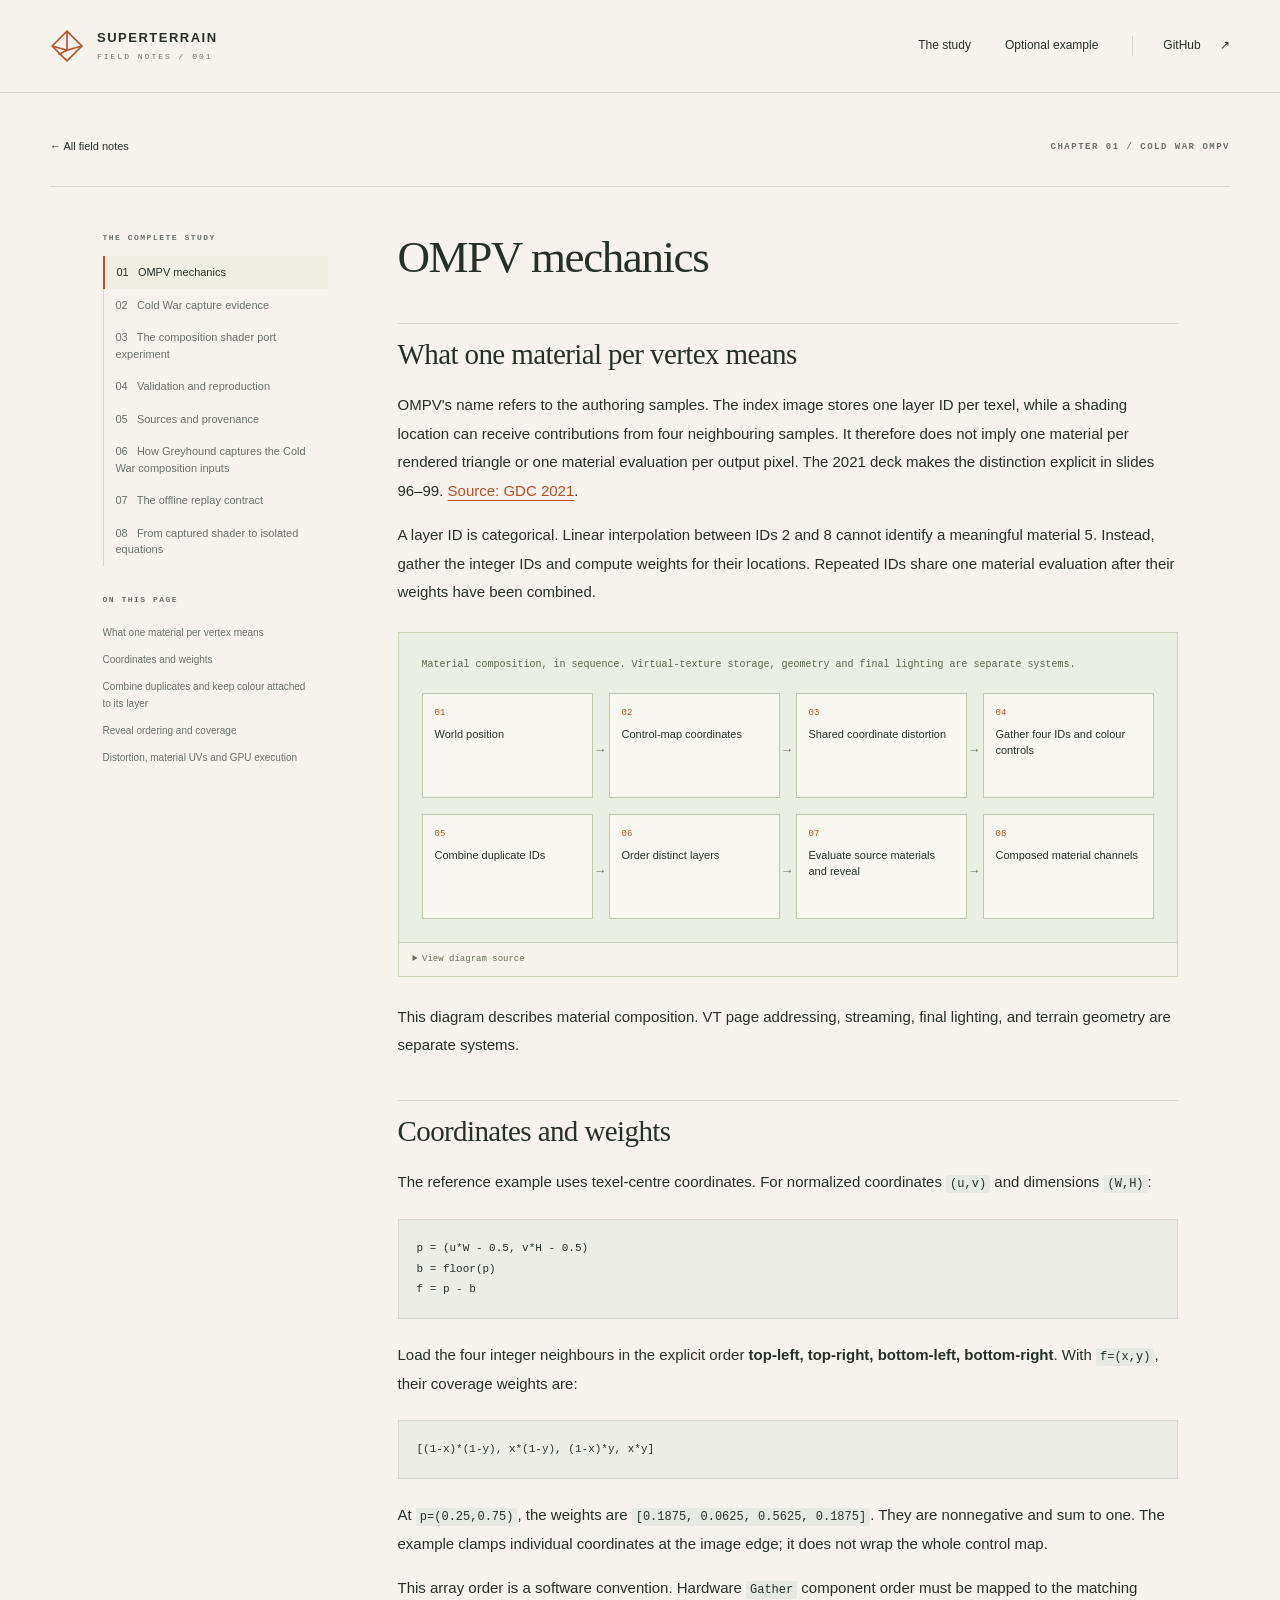
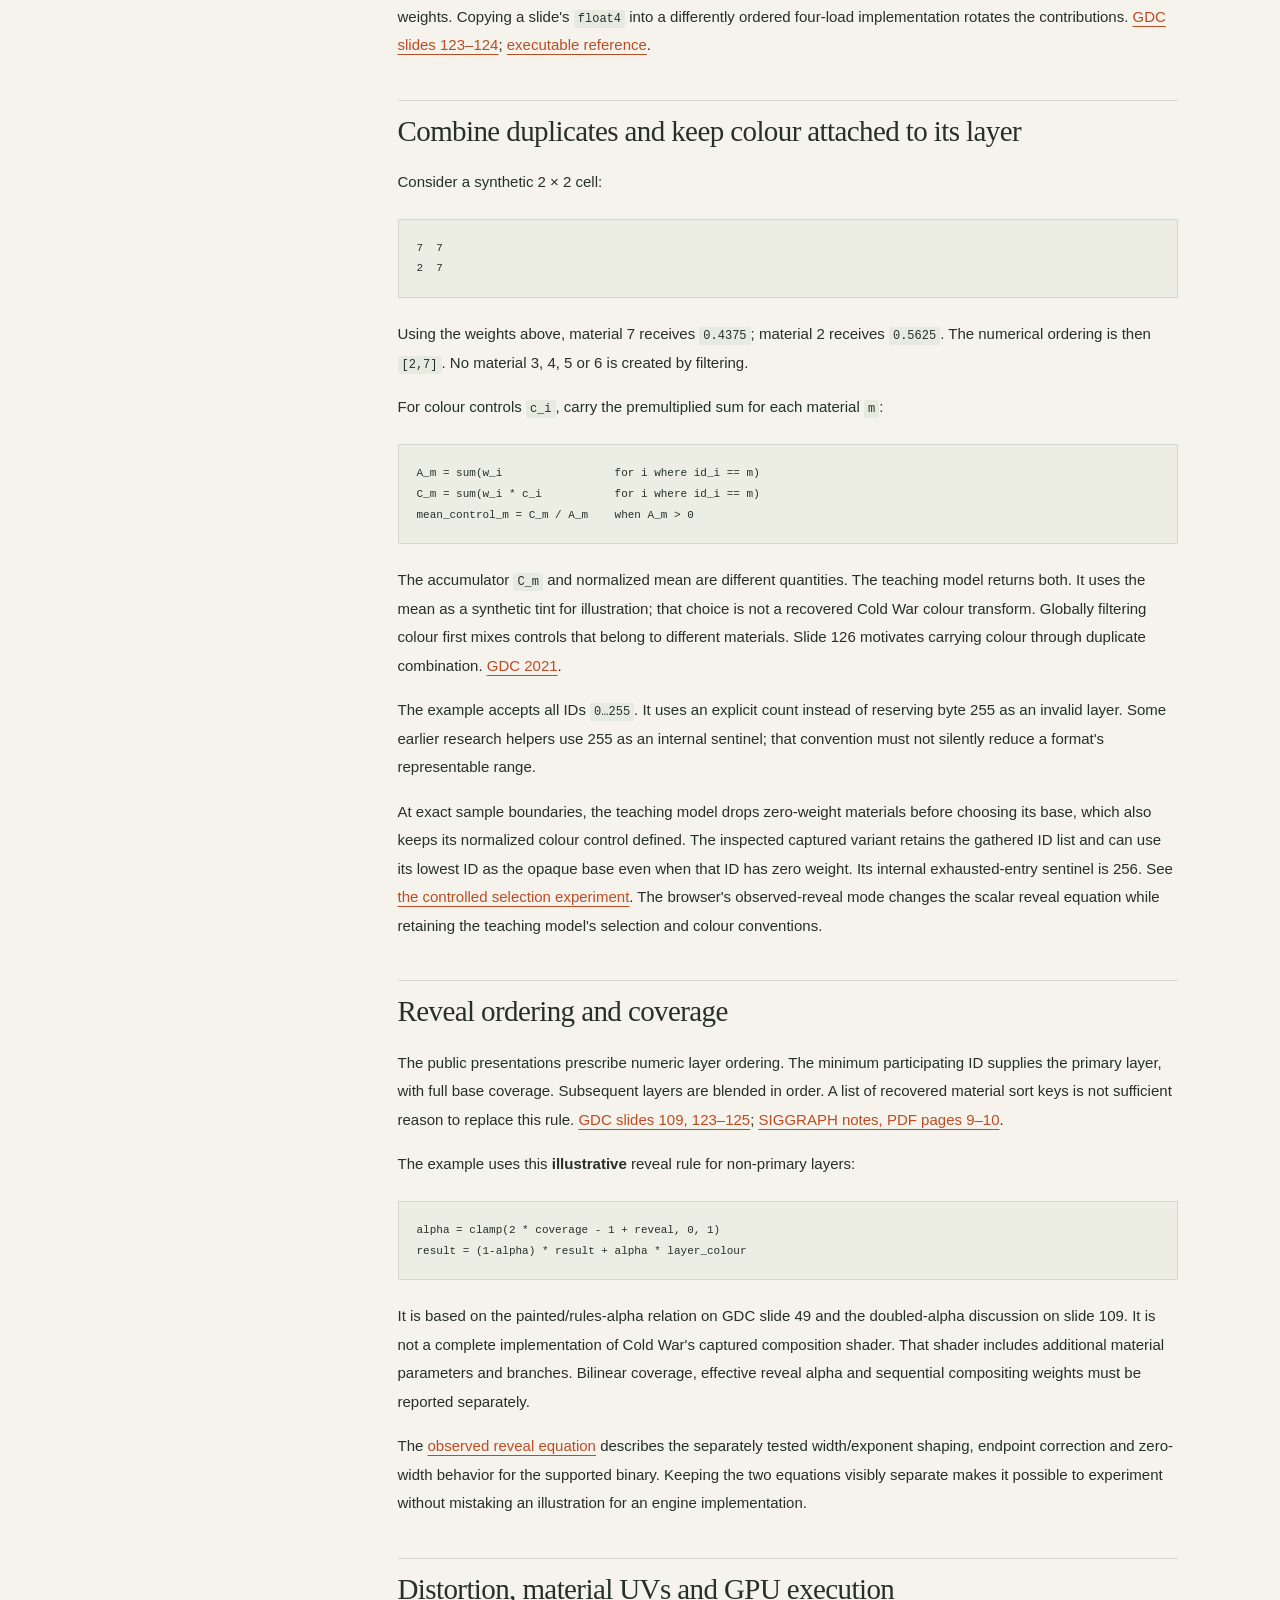
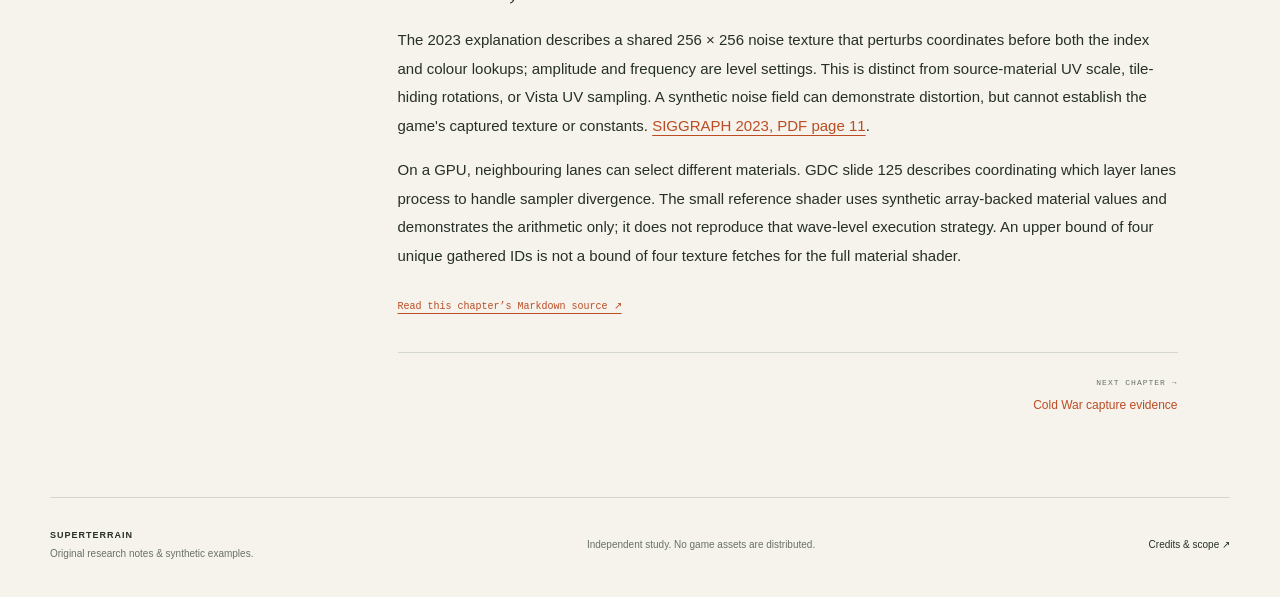
==== commit 5bc83c25: "Move interactive example into a final collapsed section" ====
--- a/site/chapters/01-ompv-mechanics.html
+++ b/site/chapters/01-ompv-mechanics.html
@@ -1,7 +1,7 @@
 <!doctype html>
 <html lang="en"><head><meta charset="utf-8"><meta name="viewport" content="width=device-width, initial-scale=1"><meta name="theme-color" content="#f5f3ec"><meta name="description" content="OMPV mechanics — the Cold War OMPV research study, with source references and explicit evidence boundaries."><title>OMPV mechanics — Cold War OMPV</title><link rel="icon" href="../assets/mark.svg" type="image/svg+xml"><link rel="stylesheet" href="../styles.css"></head>
 <body><a class="skip-link" href="#article">Skip to content</a>
-<header class="site-header"><a class="wordmark" href="../" aria-label="SuperTerrain Field Notes home"><svg viewBox="0 0 32 32" aria-hidden="true"><path d="M2 16 16 2l14 14-14 14Z"/><path d="m2 16 14 4 14-4M16 2v18l-8 4"/></svg><span>SUPERTERRAIN<small>FIELD NOTES / 001</small></span></a><nav aria-label="Main navigation"><a href="../#explorer">Explorer</a><a href="../#study">The study</a><a class="nav-repo" href="https://github.com/Kxboo/cold-war-ompv-study">GitHub <span aria-hidden="true">↗</span></a></nav></header>
+<header class="site-header"><a class="wordmark" href="../" aria-label="SuperTerrain Field Notes home"><svg viewBox="0 0 32 32" aria-hidden="true"><path d="M2 16 16 2l14 14-14 14Z"/><path d="m2 16 14 4 14-4M16 2v18l-8 4"/></svg><span>SUPERTERRAIN<small>FIELD NOTES / 001</small></span></a><nav aria-label="Main navigation"><a href="../#study">The study</a><a href="../#explorer">Optional example</a><a class="nav-repo" href="https://github.com/Kxboo/cold-war-ompv-study">GitHub <span aria-hidden="true">↗</span></a></nav></header>
 <div class="reader-header wrap"><a href="../#study">← All field notes</a><p class="eyebrow">CHAPTER 01 / COLD WAR OMPV</p></div>
 <main class="reader-layout wrap"><aside class="reader-sidebar" aria-label="Study navigation"><p class="eyebrow">THE COMPLETE STUDY</p><nav aria-label="Chapters"><a href="01-ompv-mechanics.html" aria-current="page">01 &nbsp; OMPV mechanics</a><a href="02-cold-war-evidence.html">02 &nbsp; Cold War capture evidence</a><a href="03-shader-port.html">03 &nbsp; The composition shader port experiment</a><a href="04-validation.html">04 &nbsp; Validation and reproduction</a><a href="05-sources.html">05 &nbsp; Sources and provenance</a><a href="06-capture-workflow.html">06 &nbsp; How Greyhound captures the Cold War composition inputs</a><a href="07-replay-contract.html">07 &nbsp; The offline replay contract</a><a href="08-shader-experiments.html">08 &nbsp; From captured shader to isolated equations</a></nav><div class="toc"><p class="eyebrow">ON THIS PAGE</p><nav aria-label="On this page"><a href="#what-one-material-per-vertex-means">What one material per vertex means</a><a href="#coordinates-and-weights">Coordinates and weights</a><a href="#combine-duplicates-and-keep-colour-attached-to-its-layer">Combine duplicates and keep colour attached to its layer</a><a href="#reveal-ordering-and-coverage">Reveal ordering and coverage</a><a href="#distortion-material-uvs-and-gpu-execution">Distortion, material UVs and GPU execution</a></nav></div><details class="reader-mobile-nav"><summary>Chapters &amp; this page</summary><nav aria-label="Mobile chapters"><a href="01-ompv-mechanics.html" aria-current="page">01 &nbsp; OMPV mechanics</a><a href="02-cold-war-evidence.html">02 &nbsp; Cold War capture evidence</a><a href="03-shader-port.html">03 &nbsp; The composition shader port experiment</a><a href="04-validation.html">04 &nbsp; Validation and reproduction</a><a href="05-sources.html">05 &nbsp; Sources and provenance</a><a href="06-capture-workflow.html">06 &nbsp; How Greyhound captures the Cold War composition inputs</a><a href="07-replay-contract.html">07 &nbsp; The offline replay contract</a><a href="08-shader-experiments.html">08 &nbsp; From captured shader to isolated equations</a></nav><div class="toc"><nav aria-label="Mobile page contents"><a href="#what-one-material-per-vertex-means">What one material per vertex means</a><a href="#coordinates-and-weights">Coordinates and weights</a><a href="#combine-duplicates-and-keep-colour-attached-to-its-layer">Combine duplicates and keep colour attached to its layer</a><a href="#reveal-ordering-and-coverage">Reveal ordering and coverage</a><a href="#distortion-material-uvs-and-gpu-execution">Distortion, material UVs and GPU execution</a></nav></div></details></aside>
 <article id="article" class="article-body"><h1 id="ompv-mechanics">OMPV mechanics</h1>
--- a/site/styles.css
+++ b/site/styles.css
@@ -22,3 +22,50 @@
 /* Accessible layouts for the three authored study flowcharts. */
 .article-body .flow-diagram{margin:25px 0 0;padding:23px;background:#ebeee2;border:1px solid #cbd3bd}.flow-diagram figcaption{font:10px/1.7 var(--mono);color:#59654e;margin-bottom:20px}.article-body .flow-linear{display:grid;grid-template-columns:repeat(4,minmax(0,1fr));gap:16px;margin:0;padding:0;list-style:none;counter-reset:none}.article-body .flow-linear li{display:flex;flex-direction:column;gap:8px;position:relative;margin:0;padding:14px 12px;background:#f8f8f0;border:1px solid #bdc7ae;font-size:11px;line-height:1.5;min-height:105px}.flow-number{font:9px var(--mono);color:var(--orange)}.article-body .flow-linear li::after{content:"→";position:absolute;right:-15px;top:45%;color:#667559;font-size:13px}.article-body .flow-linear li:nth-child(4n)::after,.article-body .flow-linear li:last-child::after{content:none}.flow-node{display:block;border:1px solid #bdc7ae;background:#f8f8f0;padding:12px 14px;font-size:12px;line-height:1.6;text-align:center}.article-body .flow-entry{display:flex;align-items:center;justify-content:center;gap:28px;list-style:none;padding:0;margin:0}.article-body .flow-entry li{flex:1;max-width:250px;margin:0;padding:0;position:relative}.flow-entry li+li::before{content:"→";position:absolute;left:-22px;top:50%;transform:translateY(-50%);color:#657653}.flow-fork-label{text-align:center;margin:18px 0 12px;font:9px var(--mono);color:#617351}.flow-fork-label span{display:block;font:20px var(--sans);margin-top:5px}.flow-branches{display:grid;grid-template-columns:1fr 1fr;gap:22px}.article-body .flow-branch h4{font:10px/1.5 var(--mono);margin:0 0 12px;text-align:center;color:var(--orange)}.article-body .flow-sequence{list-style:none;padding:0;margin:0;display:flex;flex-direction:column;gap:25px}.article-body .flow-sequence li{position:relative;margin:0;padding:0}.flow-sequence li+li::before{content:"↓";position:absolute;left:50%;top:-24px;color:#657653;font-size:15px;transform:translateX(-50%)}.archive-branch .flow-node{background:#f0f3e8;border-color:#acbda1}.flow-origin{max-width:350px;margin:auto}.flow-merge{text-align:center;margin-top:14px}.flow-merge>span{display:block;font-size:21px;color:#657653;margin-bottom:10px}.flow-result{max-width:360px;margin:auto;background:#dce5cf;border-color:#9caa8c}.flow-offshoot{border-top:1px dashed #b2bea2;padding-top:17px;margin-top:22px}.article-body .flow-offshoot>p{font:9px/1.7 var(--mono);color:var(--orange);margin:0 0 12px}.flow-source{border:1px solid #cbd3bd;border-top:0;padding:9px 14px;margin-bottom:26px}.flow-source summary{font:9px/1.7 var(--mono);cursor:pointer;color:#657157}.article-body .flow-source pre{font-size:10px;margin:13px 0 5px;white-space:pre}.comparison-branches .flow-branch:first-child{display:flex;flex-direction:column}.comparison-branches .flow-branch:first-child .flow-sequence{flex:1;justify-content:center}
 @media(max-width:760px){.article-body .flow-diagram{padding:18px}.flow-diagram figcaption{font-size:9px}.article-body .flow-linear{grid-template-columns:1fr;gap:19px}.article-body .flow-linear li{flex-direction:row;align-items:center;gap:15px;min-height:0;padding:12px;font-size:12px}.article-body .flow-linear li::after,.article-body .flow-linear li:nth-child(4n)::after{content:"↓";right:auto;left:50%;top:auto;bottom:-21px;transform:translateX(-50%)}.article-body .flow-linear li:last-child::after{content:none}.flow-node{font-size:11px;padding:11px 9px}.flow-branches{gap:13px}.article-body .flow-branch h4{font-size:9px}.flow-fork-label{font-size:8px}.flow-fork-label span{font-size:17px}.article-body .flow-entry{gap:21px}.flow-entry li+li::before{left:-17px;font-size:12px}.flow-offshoot .flow-entry{flex-direction:column;gap:23px}.flow-offshoot .flow-entry li{width:100%;max-width:none}.flow-offshoot .flow-entry li+li::before{content:"↓";left:50%;top:-22px;transform:translateX(-50%)}.flow-source summary{font-size:9px}}
+
+/* Keep the teaching controls optional and secondary to the research. */
+.thesis + .capture-section { border-top: 0; }
+.explorer-disclosure { margin-bottom: 48px; }
+.explorer-summary {
+  display: flex;
+  align-items: center;
+  justify-content: space-between;
+  gap: 28px;
+  padding-block: 27px;
+  border-block: 1px solid var(--line);
+  cursor: pointer;
+  list-style: none;
+}
+.explorer-summary::-webkit-details-marker { display: none; }
+.explorer-summary-copy { display: flex; flex-direction: column; gap: 8px; }
+.explorer-summary .eyebrow { color: var(--muted); font-size: 9px; }
+.explorer-summary-title { font: 27px/1.25 var(--serif); letter-spacing: -.5px; }
+.explorer-summary-purpose { color: var(--muted); font-size: 12px; line-height: 1.7; }
+.explorer-summary:hover .explorer-summary-title { color: var(--orange); }
+.explorer-indicator {
+  display: grid;
+  place-items: center;
+  flex-shrink: 0;
+  width: 34px;
+  height: 34px;
+  border: 1px solid var(--line);
+  border-radius: 50%;
+  font: 24px/1 var(--sans);
+  color: var(--muted);
+}
+.explorer-disclosure[open] > .explorer-summary .explorer-indicator { transform: rotate(45deg); }
+.explorer-disclosure > .explorer-section { padding-block: 38px 30px; }
+.explorer-disclosure .section-heading h2 { font-size: 36px; }
+.explorer-disclosure .section-heading > p strong { color: var(--ink); font-weight: 600; }
+@media (max-width: 760px) {
+  .site-header nav a[href="#evidence"] { display: inline; }
+  .site-header nav a[href$="#explorer"] { display: none; }
+  .explorer-disclosure { margin-bottom: 32px; }
+  .explorer-summary { gap: 18px; padding-block: 23px; align-items: flex-start; }
+  .explorer-summary-title { font-size: 23px; line-height: 1.3; }
+  .explorer-summary-purpose { font-size: 11px; }
+  .explorer-summary .eyebrow { font-size: 8px; }
+  .explorer-indicator { margin-top: 22px; width: 30px; height: 30px; font-size: 22px; }
+  .explorer-disclosure > .explorer-section { padding-block: 28px 20px; }
+  .explorer-disclosure .section-heading h2 { font-size: 31px; }
+}
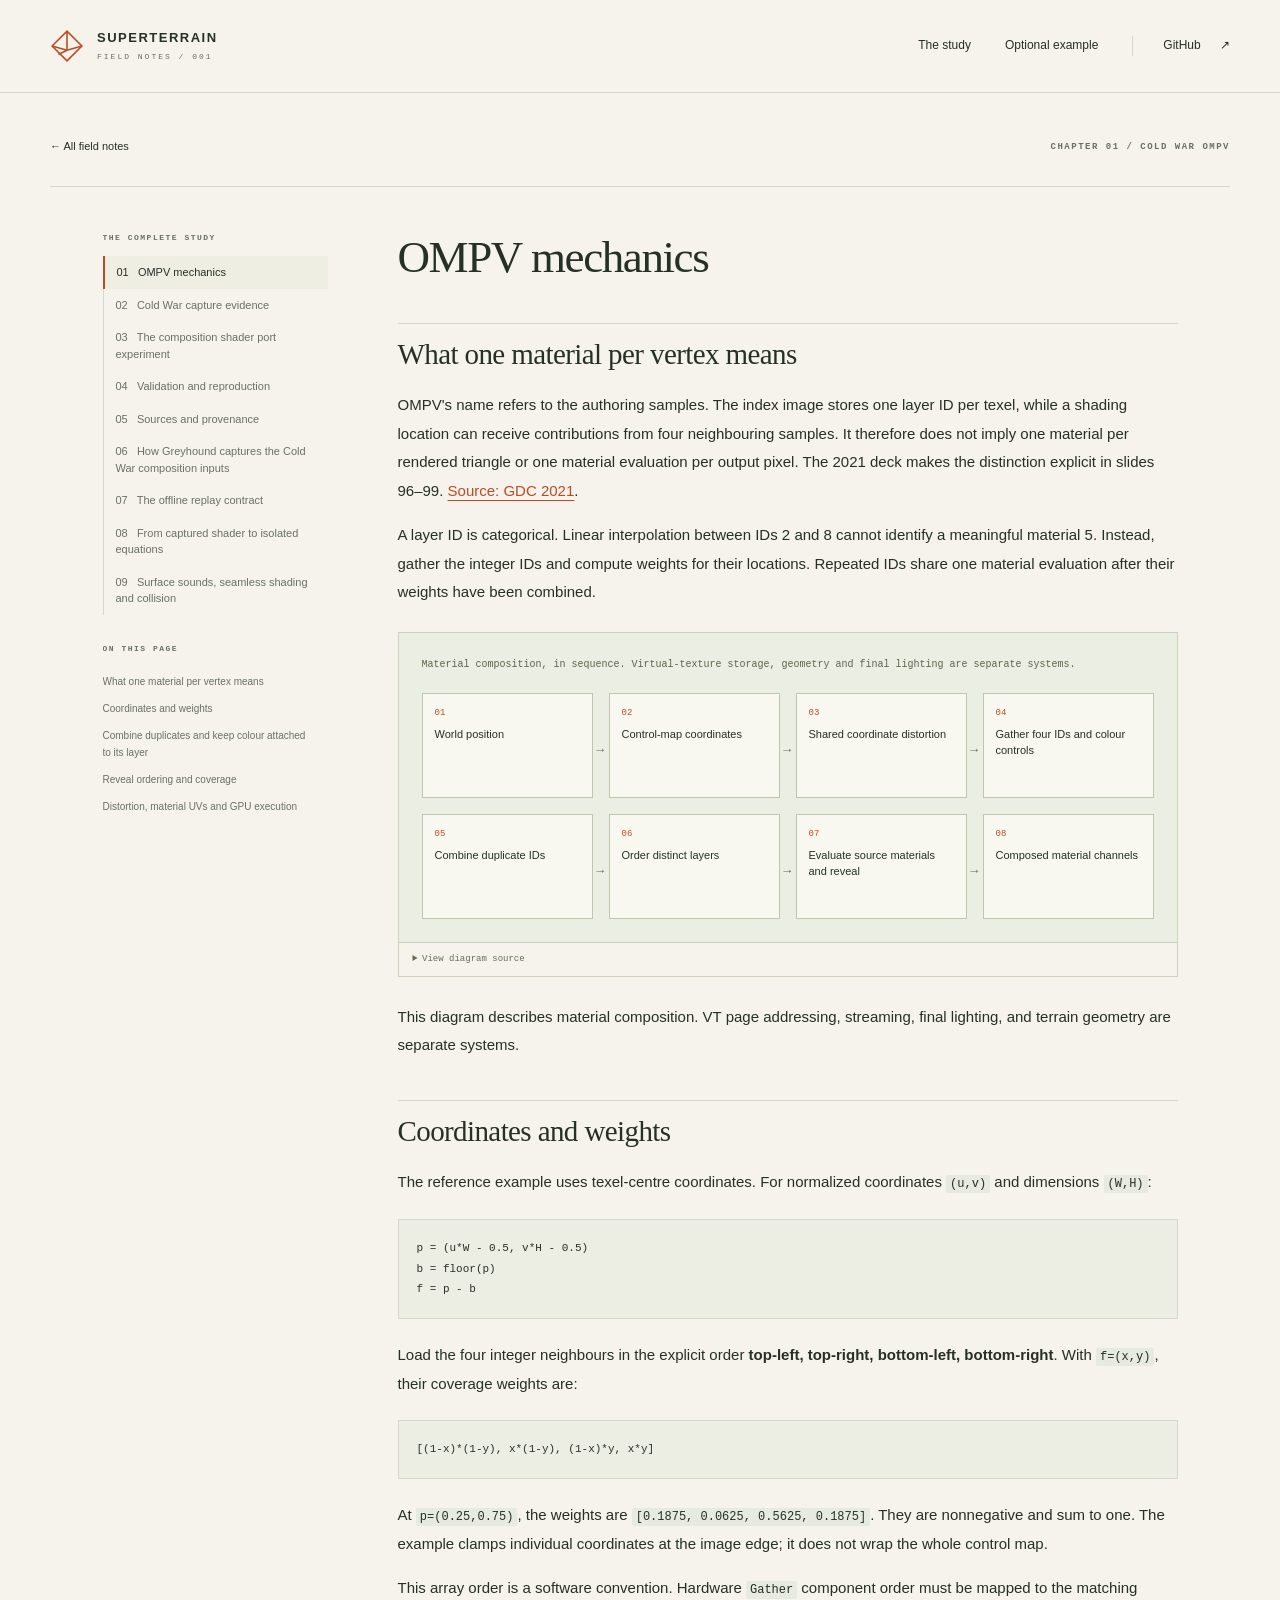
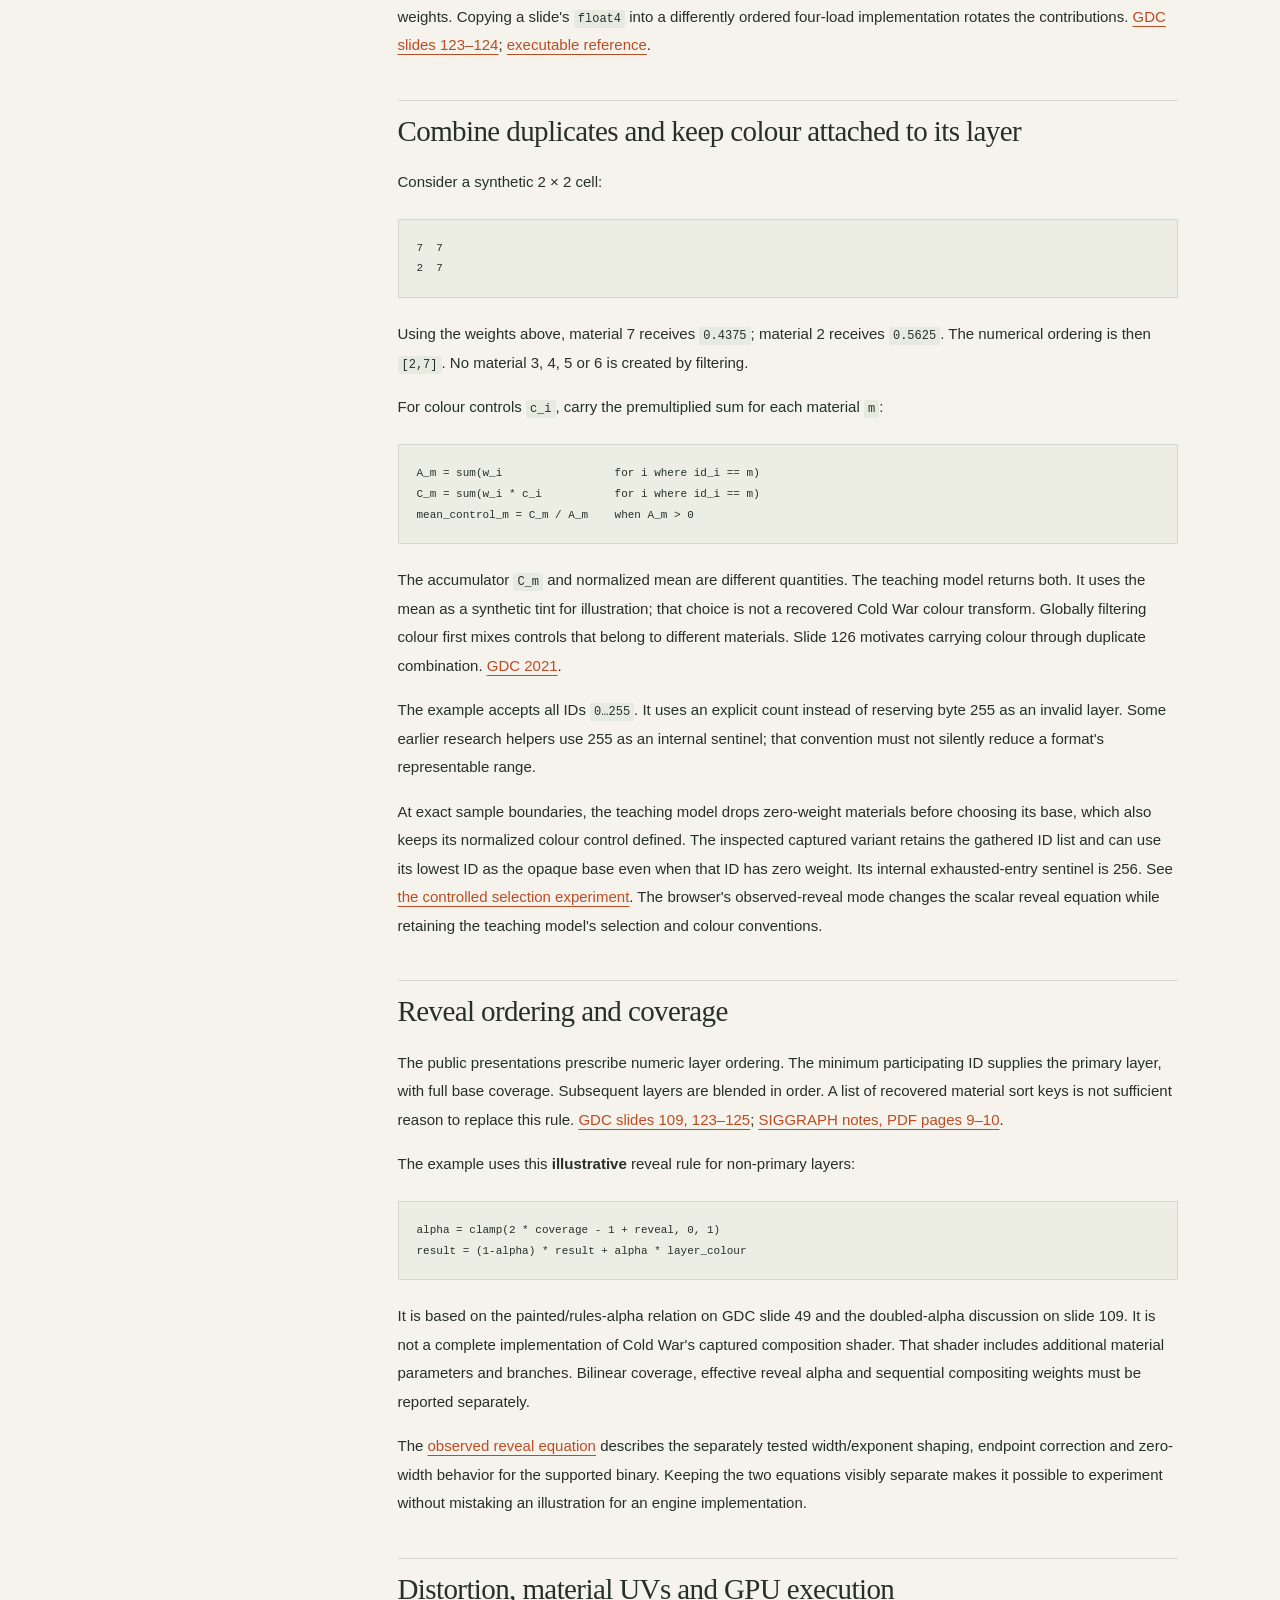
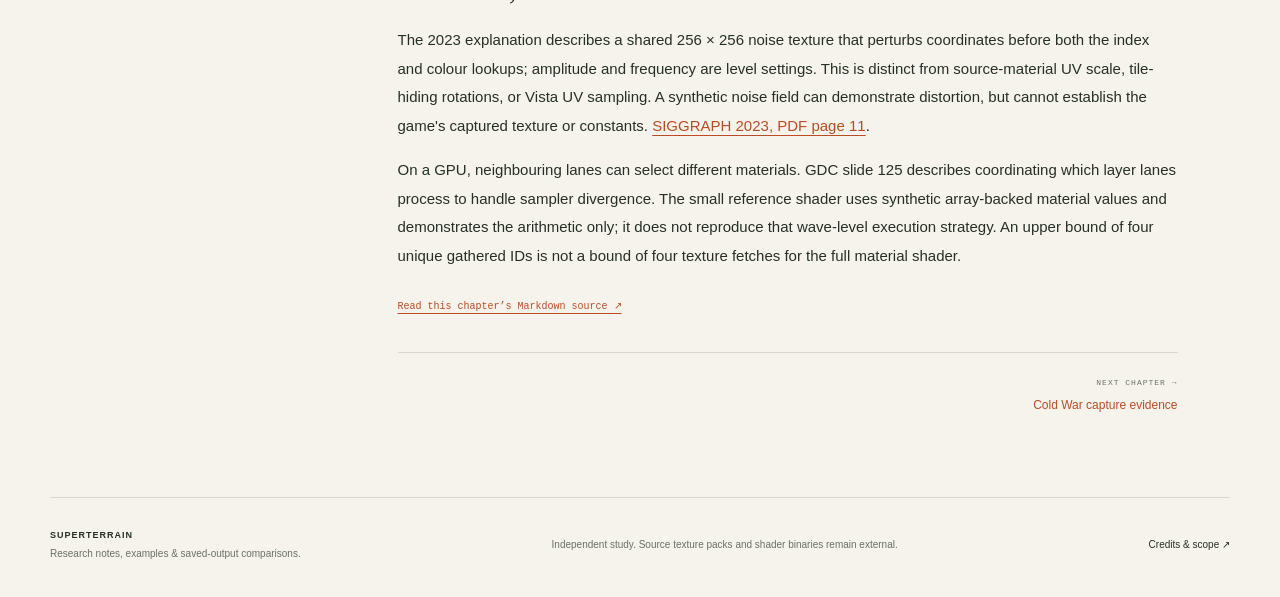
==== commit 52f425d2: "Document captured surface sounds and show original-shader comparisons" ====
--- a/site/chapters/01-ompv-mechanics.html
+++ b/site/chapters/01-ompv-mechanics.html
@@ -3,7 +3,7 @@
 <body><a class="skip-link" href="#article">Skip to content</a>
 <header class="site-header"><a class="wordmark" href="../" aria-label="SuperTerrain Field Notes home"><svg viewBox="0 0 32 32" aria-hidden="true"><path d="M2 16 16 2l14 14-14 14Z"/><path d="m2 16 14 4 14-4M16 2v18l-8 4"/></svg><span>SUPERTERRAIN<small>FIELD NOTES / 001</small></span></a><nav aria-label="Main navigation"><a href="../#study">The study</a><a href="../#explorer">Optional example</a><a class="nav-repo" href="https://github.com/Kxboo/cold-war-ompv-study">GitHub <span aria-hidden="true">↗</span></a></nav></header>
 <div class="reader-header wrap"><a href="../#study">← All field notes</a><p class="eyebrow">CHAPTER 01 / COLD WAR OMPV</p></div>
-<main class="reader-layout wrap"><aside class="reader-sidebar" aria-label="Study navigation"><p class="eyebrow">THE COMPLETE STUDY</p><nav aria-label="Chapters"><a href="01-ompv-mechanics.html" aria-current="page">01 &nbsp; OMPV mechanics</a><a href="02-cold-war-evidence.html">02 &nbsp; Cold War capture evidence</a><a href="03-shader-port.html">03 &nbsp; The composition shader port experiment</a><a href="04-validation.html">04 &nbsp; Validation and reproduction</a><a href="05-sources.html">05 &nbsp; Sources and provenance</a><a href="06-capture-workflow.html">06 &nbsp; How Greyhound captures the Cold War composition inputs</a><a href="07-replay-contract.html">07 &nbsp; The offline replay contract</a><a href="08-shader-experiments.html">08 &nbsp; From captured shader to isolated equations</a></nav><div class="toc"><p class="eyebrow">ON THIS PAGE</p><nav aria-label="On this page"><a href="#what-one-material-per-vertex-means">What one material per vertex means</a><a href="#coordinates-and-weights">Coordinates and weights</a><a href="#combine-duplicates-and-keep-colour-attached-to-its-layer">Combine duplicates and keep colour attached to its layer</a><a href="#reveal-ordering-and-coverage">Reveal ordering and coverage</a><a href="#distortion-material-uvs-and-gpu-execution">Distortion, material UVs and GPU execution</a></nav></div><details class="reader-mobile-nav"><summary>Chapters &amp; this page</summary><nav aria-label="Mobile chapters"><a href="01-ompv-mechanics.html" aria-current="page">01 &nbsp; OMPV mechanics</a><a href="02-cold-war-evidence.html">02 &nbsp; Cold War capture evidence</a><a href="03-shader-port.html">03 &nbsp; The composition shader port experiment</a><a href="04-validation.html">04 &nbsp; Validation and reproduction</a><a href="05-sources.html">05 &nbsp; Sources and provenance</a><a href="06-capture-workflow.html">06 &nbsp; How Greyhound captures the Cold War composition inputs</a><a href="07-replay-contract.html">07 &nbsp; The offline replay contract</a><a href="08-shader-experiments.html">08 &nbsp; From captured shader to isolated equations</a></nav><div class="toc"><nav aria-label="Mobile page contents"><a href="#what-one-material-per-vertex-means">What one material per vertex means</a><a href="#coordinates-and-weights">Coordinates and weights</a><a href="#combine-duplicates-and-keep-colour-attached-to-its-layer">Combine duplicates and keep colour attached to its layer</a><a href="#reveal-ordering-and-coverage">Reveal ordering and coverage</a><a href="#distortion-material-uvs-and-gpu-execution">Distortion, material UVs and GPU execution</a></nav></div></details></aside>
+<main class="reader-layout wrap"><aside class="reader-sidebar" aria-label="Study navigation"><p class="eyebrow">THE COMPLETE STUDY</p><nav aria-label="Chapters"><a href="01-ompv-mechanics.html" aria-current="page">01 &nbsp; OMPV mechanics</a><a href="02-cold-war-evidence.html">02 &nbsp; Cold War capture evidence</a><a href="03-shader-port.html">03 &nbsp; The composition shader port experiment</a><a href="04-validation.html">04 &nbsp; Validation and reproduction</a><a href="05-sources.html">05 &nbsp; Sources and provenance</a><a href="06-capture-workflow.html">06 &nbsp; How Greyhound captures the Cold War composition inputs</a><a href="07-replay-contract.html">07 &nbsp; The offline replay contract</a><a href="08-shader-experiments.html">08 &nbsp; From captured shader to isolated equations</a><a href="09-surface-sounds.html">09 &nbsp; Surface sounds, seamless shading and collision</a></nav><div class="toc"><p class="eyebrow">ON THIS PAGE</p><nav aria-label="On this page"><a href="#what-one-material-per-vertex-means">What one material per vertex means</a><a href="#coordinates-and-weights">Coordinates and weights</a><a href="#combine-duplicates-and-keep-colour-attached-to-its-layer">Combine duplicates and keep colour attached to its layer</a><a href="#reveal-ordering-and-coverage">Reveal ordering and coverage</a><a href="#distortion-material-uvs-and-gpu-execution">Distortion, material UVs and GPU execution</a></nav></div><details class="reader-mobile-nav"><summary>Chapters &amp; this page</summary><nav aria-label="Mobile chapters"><a href="01-ompv-mechanics.html" aria-current="page">01 &nbsp; OMPV mechanics</a><a href="02-cold-war-evidence.html">02 &nbsp; Cold War capture evidence</a><a href="03-shader-port.html">03 &nbsp; The composition shader port experiment</a><a href="04-validation.html">04 &nbsp; Validation and reproduction</a><a href="05-sources.html">05 &nbsp; Sources and provenance</a><a href="06-capture-workflow.html">06 &nbsp; How Greyhound captures the Cold War composition inputs</a><a href="07-replay-contract.html">07 &nbsp; The offline replay contract</a><a href="08-shader-experiments.html">08 &nbsp; From captured shader to isolated equations</a><a href="09-surface-sounds.html">09 &nbsp; Surface sounds, seamless shading and collision</a></nav><div class="toc"><nav aria-label="Mobile page contents"><a href="#what-one-material-per-vertex-means">What one material per vertex means</a><a href="#coordinates-and-weights">Coordinates and weights</a><a href="#combine-duplicates-and-keep-colour-attached-to-its-layer">Combine duplicates and keep colour attached to its layer</a><a href="#reveal-ordering-and-coverage">Reveal ordering and coverage</a><a href="#distortion-material-uvs-and-gpu-execution">Distortion, material UVs and GPU execution</a></nav></div></details></aside>
 <article id="article" class="article-body"><h1 id="ompv-mechanics">OMPV mechanics</h1>
 <h2 id="what-one-material-per-vertex-means">What one material per vertex means</h2>
 <p>OMPV&#x27;s name refers to the authoring samples. The index image stores one layer ID per texel, while a shading location can receive contributions from four neighbouring samples. It therefore does not imply one material per rendered triangle or one material evaluation per output pixel. The 2021 deck makes the distinction explicit in slides 96–99. <a href="05-sources.html#primary-presentations">Source: GDC 2021</a>.</p>
@@ -48,4 +48,4 @@
 <h2 id="distortion-material-uvs-and-gpu-execution">Distortion, material UVs and GPU execution</h2>
 <p>The 2023 explanation describes a shared 256 × 256 noise texture that perturbs coordinates before both the index and colour lookups; amplitude and frequency are level settings. This is distinct from source-material UV scale, tile-hiding rotations, or Vista UV sampling. A synthetic noise field can demonstrate distortion, but cannot establish the game&#x27;s captured texture or constants. <a href="05-sources.html#primary-presentations">SIGGRAPH 2023, PDF page 11</a>.</p>
 <p>On a GPU, neighbouring lanes can select different materials. GDC slide 125 describes coordinating which layer lanes process to handle sampler divergence. The small reference shader uses synthetic array-backed material values and demonstrates the arithmetic only; it does not reproduce that wave-level execution strategy. An upper bound of four unique gathered IDs is not a bound of four texture fetches for the full material shader.</p><a class="source-link" href="https://github.com/Kxboo/cold-war-ompv-study/blob/main/docs/01-ompv-mechanics.md">Read this chapter’s Markdown source ↗</a><nav class="chapter-pager" aria-label="Adjacent chapters"><a href="02-cold-war-evidence.html"><span>NEXT CHAPTER →</span>Cold War capture evidence</a></nav></article></main>
-<footer class="site-footer wrap"><div><strong>SUPERTERRAIN</strong><span>Original research notes &amp; synthetic examples.</span></div><p>Independent study. No game assets are distributed.</p><a href="https://github.com/Kxboo/cold-war-ompv-study/blob/main/NOTICE.md">Credits &amp; scope ↗</a></footer></body></html>
+<footer class="site-footer wrap"><div><strong>SUPERTERRAIN</strong><span>Research notes, examples &amp; saved-output comparisons.</span></div><p>Independent study. Source texture packs and shader binaries remain external.</p><a href="https://github.com/Kxboo/cold-war-ompv-study/blob/main/NOTICE.md">Credits &amp; scope ↗</a></footer></body></html>
--- a/site/styles.css
+++ b/site/styles.css
@@ -22,6 +22,58 @@
 /* Accessible layouts for the three authored study flowcharts. */
 .article-body .flow-diagram{margin:25px 0 0;padding:23px;background:#ebeee2;border:1px solid #cbd3bd}.flow-diagram figcaption{font:10px/1.7 var(--mono);color:#59654e;margin-bottom:20px}.article-body .flow-linear{display:grid;grid-template-columns:repeat(4,minmax(0,1fr));gap:16px;margin:0;padding:0;list-style:none;counter-reset:none}.article-body .flow-linear li{display:flex;flex-direction:column;gap:8px;position:relative;margin:0;padding:14px 12px;background:#f8f8f0;border:1px solid #bdc7ae;font-size:11px;line-height:1.5;min-height:105px}.flow-number{font:9px var(--mono);color:var(--orange)}.article-body .flow-linear li::after{content:"→";position:absolute;right:-15px;top:45%;color:#667559;font-size:13px}.article-body .flow-linear li:nth-child(4n)::after,.article-body .flow-linear li:last-child::after{content:none}.flow-node{display:block;border:1px solid #bdc7ae;background:#f8f8f0;padding:12px 14px;font-size:12px;line-height:1.6;text-align:center}.article-body .flow-entry{display:flex;align-items:center;justify-content:center;gap:28px;list-style:none;padding:0;margin:0}.article-body .flow-entry li{flex:1;max-width:250px;margin:0;padding:0;position:relative}.flow-entry li+li::before{content:"→";position:absolute;left:-22px;top:50%;transform:translateY(-50%);color:#657653}.flow-fork-label{text-align:center;margin:18px 0 12px;font:9px var(--mono);color:#617351}.flow-fork-label span{display:block;font:20px var(--sans);margin-top:5px}.flow-branches{display:grid;grid-template-columns:1fr 1fr;gap:22px}.article-body .flow-branch h4{font:10px/1.5 var(--mono);margin:0 0 12px;text-align:center;color:var(--orange)}.article-body .flow-sequence{list-style:none;padding:0;margin:0;display:flex;flex-direction:column;gap:25px}.article-body .flow-sequence li{position:relative;margin:0;padding:0}.flow-sequence li+li::before{content:"↓";position:absolute;left:50%;top:-24px;color:#657653;font-size:15px;transform:translateX(-50%)}.archive-branch .flow-node{background:#f0f3e8;border-color:#acbda1}.flow-origin{max-width:350px;margin:auto}.flow-merge{text-align:center;margin-top:14px}.flow-merge>span{display:block;font-size:21px;color:#657653;margin-bottom:10px}.flow-result{max-width:360px;margin:auto;background:#dce5cf;border-color:#9caa8c}.flow-offshoot{border-top:1px dashed #b2bea2;padding-top:17px;margin-top:22px}.article-body .flow-offshoot>p{font:9px/1.7 var(--mono);color:var(--orange);margin:0 0 12px}.flow-source{border:1px solid #cbd3bd;border-top:0;padding:9px 14px;margin-bottom:26px}.flow-source summary{font:9px/1.7 var(--mono);cursor:pointer;color:#657157}.article-body .flow-source pre{font-size:10px;margin:13px 0 5px;white-space:pre}.comparison-branches .flow-branch:first-child{display:flex;flex-direction:column}.comparison-branches .flow-branch:first-child .flow-sequence{flex:1;justify-content:center}
 @media(max-width:760px){.article-body .flow-diagram{padding:18px}.flow-diagram figcaption{font-size:9px}.article-body .flow-linear{grid-template-columns:1fr;gap:19px}.article-body .flow-linear li{flex-direction:row;align-items:center;gap:15px;min-height:0;padding:12px;font-size:12px}.article-body .flow-linear li::after,.article-body .flow-linear li:nth-child(4n)::after{content:"↓";right:auto;left:50%;top:auto;bottom:-21px;transform:translateX(-50%)}.article-body .flow-linear li:last-child::after{content:none}.flow-node{font-size:11px;padding:11px 9px}.flow-branches{gap:13px}.article-body .flow-branch h4{font-size:9px}.flow-fork-label{font-size:8px}.flow-fork-label span{font-size:17px}.article-body .flow-entry{gap:21px}.flow-entry li+li::before{left:-17px;font-size:12px}.flow-offshoot .flow-entry{flex-direction:column;gap:23px}.flow-offshoot .flow-entry li{width:100%;max-width:none}.flow-offshoot .flow-entry li+li::before{content:"↓";left:50%;top:-22px;transform:translateX(-50%)}.flow-source summary{font-size:9px}}
+
+/* Actual saved shader outputs, with their measurement scope beside them. */
+.capture-comparison { margin-top: 38px; padding-bottom: 30px; border-bottom: 1px solid #58624e; }
+.capture-comparison h3 { font: 29px/1.25 var(--serif); margin-bottom: 14px; }
+.comparison-intro { max-width: 960px; font-size: 13px; line-height: 1.85; color: #cbd2c3; }
+.comparison-intro strong { color: var(--paper); }
+.comparison-grid { display: grid; grid-template-columns: repeat(3, minmax(0, 1fr)); gap: 23px; margin-top: 25px; }
+.comparison-grid figure { margin: 0; min-width: 0; }
+.comparison-grid img { display: block; width: 100%; height: auto; border: 1px solid #65705c; }
+.comparison-grid figcaption { font-size: 11px; line-height: 1.7; margin-top: 11px; }
+.comparison-grid figcaption strong, .comparison-grid figcaption span { display: block; }
+.comparison-grid figcaption span { color: #c3ccbb; font-size: 10px; }
+.comparison-legend { display: flex; flex-wrap: wrap; align-items: center; gap: 8px 13px; margin-top: 19px; font: 10px/1.8 var(--mono); color: #cbd2c3; }
+.comparison-legend span { white-space: nowrap; }
+.comparison-legend i { display: inline-block; width: 10px; height: 10px; margin-right: 5px; border: 1px solid #aab39f; }
+.comparison-summary { font-size: 12px; line-height: 1.85; margin-top: 18px; max-width: 960px; color: #cbd2c3; }
+.comparison-summary strong { color: #f0c399; }
+.comparison-summary a { color: var(--paper); }
+@media (max-width: 760px) {
+  .comparison-grid { grid-template-columns: 1fr; gap: 25px; }
+  .capture-comparison h3 { font-size: 25px; }
+  .comparison-intro { font-size: 12px; }
+  .comparison-grid figcaption, .comparison-grid figcaption span { font-size: 12px; }
+}
+
+/* Explain the BO3 result before the study mechanics. */
+.port-overview {
+  display: grid;
+  grid-template-columns: minmax(0, 1.65fr) minmax(0, 1fr);
+  gap: 60px;
+  padding-block: 38px 48px;
+  border-top: 1px solid var(--line);
+}
+.port-overview h2 { font: 36px/1.15 var(--serif); letter-spacing: -.8px; margin: 14px 0 23px; }
+.port-overview-copy > p:not(.eyebrow) { font-size: 14px; line-height: 1.85; margin-bottom: 17px; }
+.port-overview-copy strong { font-weight: 600; }
+.port-overview code { font: .93em var(--mono); }
+.port-overview .text-link { display: inline-block; margin-top: 5px; }
+.port-comparison { border-left: 2px solid var(--orange); padding-left: 28px; }
+.port-comparison-number { display: block; font: 70px/1.2 var(--serif); letter-spacing: -3px; margin-block: 10px 14px; color: var(--orange); }
+.port-comparison-number span { font-size: .55em; letter-spacing: -1px; margin-left: 4px; }
+.port-comparison > p:not(.eyebrow) { font-size: 12px; line-height: 1.75; margin-bottom: 15px; color: var(--muted); }
+.port-comparison strong { color: var(--ink); }
+.port-comparison .port-comparison-formula { font: 10px/1.7 var(--mono); }
+.port-comparison .text-link { font-size: 11px; }
+@media (max-width: 760px) {
+  .port-overview { grid-template-columns: 1fr; gap: 28px; padding-block: 28px 35px; }
+  .port-overview h2 { font-size: 31px; }
+  .port-overview-copy > p:not(.eyebrow) { font-size: 13px; }
+  .port-comparison { padding-left: 20px; }
+  .port-comparison-number { font-size: 62px; }
+}
 
 /* Keep the teaching controls optional and secondary to the research. */
 .thesis + .capture-section { border-top: 0; }
